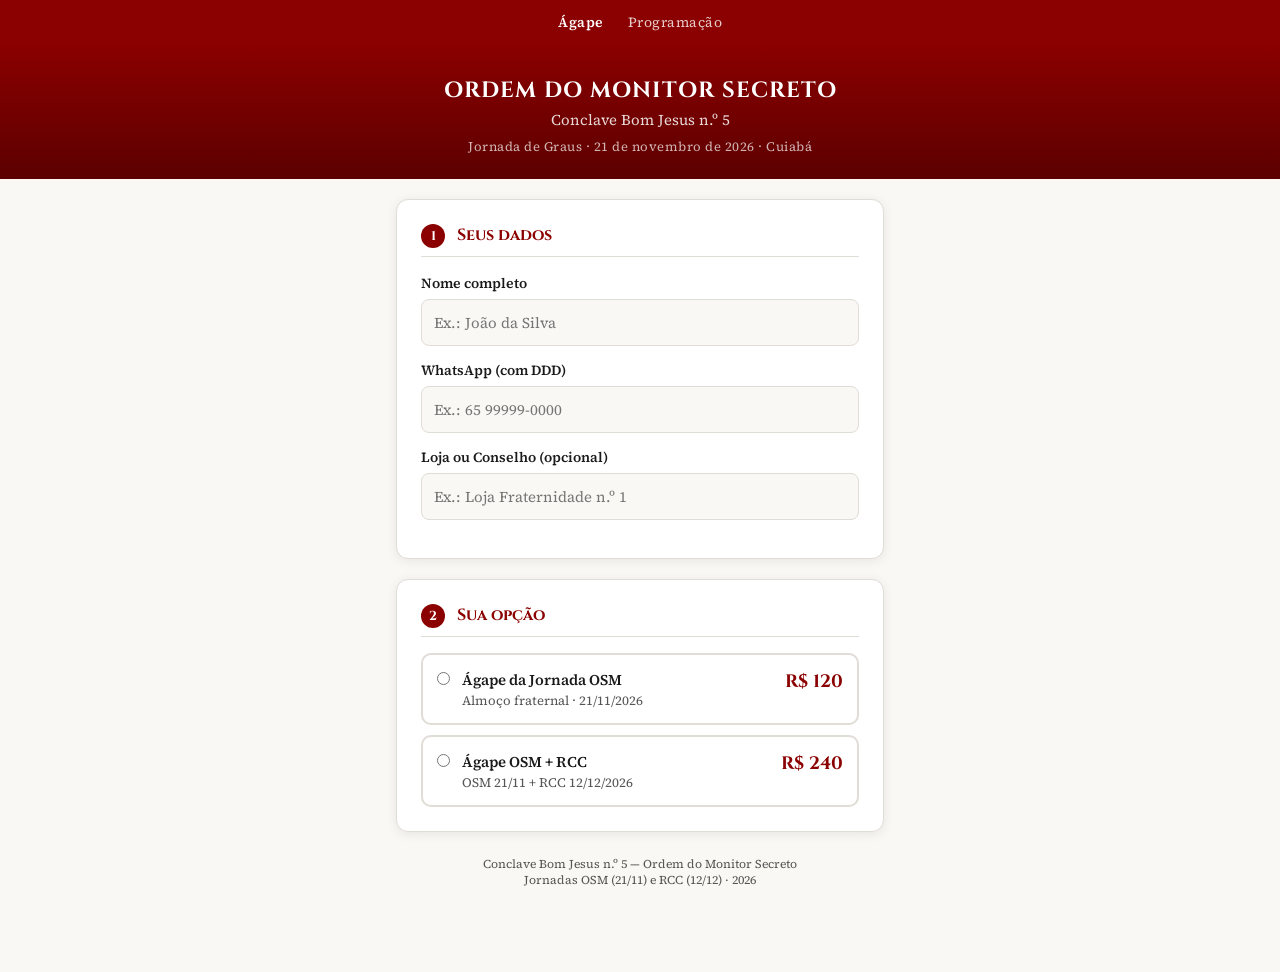
==== index.html @ 4b15242a "Página de cobrança do ágape OSM/RCC 2026 Site de adesão ao ágape das jornadas OSM (21/11) e RCC (12/" ====
<!DOCTYPE html>
<html lang="pt-BR">
<head>
<meta charset="UTF-8">
<meta name="viewport" content="width=device-width, initial-scale=1.0">
<title>Ágape — Jornada OSM · Ordem do Monitor Secreto 2026</title>
<link rel="preconnect" href="https://fonts.googleapis.com">
<link href="https://fonts.googleapis.com/css2?family=Cinzel:wght@500;700&family=Source+Serif+4:ital,wght@0,400;0,600;1,400&display=swap" rel="stylesheet">
<style>
:root {
  --cor-primaria: #8B0000;
  --cor-primaria-escura: #5c0000;
  --cor-fundo: #faf8f5;
  --cor-card: #ffffff;
  --cor-texto: #1a1a1a;
  --cor-texto-sec: #555;
  --cor-borda: #e0dcd6;
  --cor-destaque: #c0392b;
  --cor-sucesso: #27ae60;
  --cor-aviso: #f39c12;
  --sombra: 0 2px 12px rgba(0,0,0,.08);
}
* { box-sizing: border-box; margin: 0; padding: 0; }
body {
  font-family: 'Source Serif 4', Georgia, serif;
  background: var(--cor-fundo); color: var(--cor-texto);
  min-height: 100vh; padding-bottom: 60px;
}
.nav {
  background: var(--cor-primaria); color: #fff;
  display: flex; justify-content: center; gap: 24px;
  padding: 12px 16px; font-size: 14px; letter-spacing: .5px;
}
.nav a { color: #fff; text-decoration: none; opacity: .8; transition: opacity .2s; }
.nav a:hover, .nav a.ativo { opacity: 1; font-weight: 600; }
.masthead {
  text-align: center; padding: 32px 16px 24px;
  background: linear-gradient(180deg, var(--cor-primaria) 0%, var(--cor-primaria-escura) 100%);
  color: #fff;
}
.masthead h1 {
  font-family: 'Cinzel', serif; font-size: 22px; font-weight: 700;
  margin-bottom: 4px; letter-spacing: 1px;
}
.masthead .sub { font-size: 15px; opacity: .85; margin-bottom: 8px; }
.masthead .data { font-size: 13px; opacity: .7; letter-spacing: .5px; }
.container { max-width: 520px; margin: 0 auto; padding: 0 16px; }
.card {
  background: var(--cor-card); border: 1px solid var(--cor-borda);
  border-radius: 12px; padding: 24px; margin-top: 20px;
  box-shadow: var(--sombra);
}
.card h2 {
  font-family: 'Cinzel', serif; font-size: 16px; font-weight: 700;
  color: var(--cor-primaria); margin-bottom: 16px;
  padding-bottom: 8px; border-bottom: 1px solid var(--cor-borda);
}
.step-num {
  display: inline-flex; align-items: center; justify-content: center;
  width: 24px; height: 24px; border-radius: 50%;
  background: var(--cor-primaria); color: #fff;
  font-size: 13px; font-weight: 700; margin-right: 8px;
}
label { display: block; font-size: 14px; font-weight: 600; margin-bottom: 6px; color: var(--cor-texto); }
input[type="text"], input[type="tel"] {
  width: 100%; padding: 12px; border: 1px solid var(--cor-borda);
  border-radius: 8px; font-size: 15px; font-family: inherit;
  background: var(--cor-fundo); transition: border-color .2s;
}
input:focus { outline: none; border-color: var(--cor-primaria); }
.campo { margin-bottom: 14px; }
.opcoes { display: flex; flex-direction: column; gap: 10px; }
.opcao {
  display: flex; align-items: flex-start; gap: 12px;
  padding: 14px; border: 2px solid var(--cor-borda);
  border-radius: 10px; cursor: pointer; transition: all .2s;
}
.opcao:hover { border-color: var(--cor-primaria); }
.opcao.selecionada { border-color: var(--cor-primaria); background: #fdf0f0; }
.opcao input[type="radio"] { margin-top: 3px; accent-color: var(--cor-primaria); }
.opcao-info { flex: 1; }
.opcao-titulo { font-weight: 600; font-size: 15px; }
.opcao-desc { font-size: 13px; color: var(--cor-texto-sec); margin-top: 2px; }
.opcao-valor { font-family: 'Cinzel', serif; font-weight: 700; font-size: 18px; color: var(--cor-primaria); white-space: nowrap; }
.resumo-box {
  background: var(--cor-fundo); border: 1px solid var(--cor-borda);
  border-radius: 8px; padding: 14px; margin-bottom: 14px;
}
.resumo-linha { display: flex; justify-content: space-between; font-size: 14px; margin-bottom: 4px; }
.resumo-total { font-weight: 700; font-size: 16px; border-top: 1px solid var(--cor-borda); padding-top: 8px; margin-top: 8px; }
.aviso-centavos {
  font-size: 12px; color: var(--cor-texto-sec);
  background: #fff8e1; border: 1px solid #ffe082;
  border-radius: 6px; padding: 10px; margin-bottom: 14px;
  line-height: 1.5;
}
.btn {
  display: block; width: 100%; padding: 14px;
  border: none; border-radius: 10px;
  font-size: 16px; font-weight: 700; font-family: inherit;
  cursor: pointer; transition: all .2s; text-align: center;
}
.btn-primario { background: var(--cor-primaria); color: #fff; }
.btn-primario:hover { background: var(--cor-primaria-escura); }
.btn-primario:disabled { background: #ccc; cursor: not-allowed; }
.btn-secundario { background: transparent; color: var(--cor-primaria); border: 2px solid var(--cor-primaria); margin-top: 10px; }
.btn-secundario:hover { background: #fdf0f0; }
.btn-sucesso { background: var(--cor-sucesso); color: #fff; }
.btn-sucesso:hover { background: #219a52; }
.pix-box {
  background: #f0fdf4; border: 2px solid var(--cor-sucesso);
  border-radius: 10px; padding: 18px; text-align: center; margin-bottom: 14px;
}
.pix-label { font-size: 12px; color: var(--cor-texto-sec); text-transform: uppercase; letter-spacing: 1px; margin-bottom: 4px; }
.pix-valor { font-family: 'Cinzel', serif; font-size: 28px; font-weight: 700; color: var(--cor-primaria); }
.pix-chave-box {
  background: var(--cor-fundo); border: 1px solid var(--cor-borda);
  border-radius: 8px; padding: 12px; margin-bottom: 10px;
  display: flex; align-items: center; gap: 8px;
}
.pix-chave-box code {
  flex: 1; font-size: 12px; word-break: break-all;
  font-family: ui-monospace, "SF Mono", Menlo, monospace;
}
.btn-copiar {
  padding: 8px 14px; border: 1px solid var(--cor-borda);
  border-radius: 6px; background: #fff; font-size: 13px;
  cursor: pointer; white-space: nowrap; transition: all .2s;
}
.btn-copiar:hover { background: var(--cor-fundo); }
.btn-copiar.copiado { background: var(--cor-sucesso); color: #fff; border-color: var(--cor-sucesso); }
.info-pix { font-size: 13px; color: var(--cor-texto-sec); line-height: 1.5; }
.info-pix strong { color: var(--cor-texto); }
.oculto { display: none !important; }
.footer {
  text-align: center; padding: 24px 16px;
  font-size: 12px; color: var(--cor-texto-sec);
}
/* Programação */
.prog-item {
  display: flex; gap: 12px; padding: 10px 0;
  border-bottom: 1px solid var(--cor-borda);
}
.prog-item:last-child { border-bottom: none; }
.prog-hora {
  font-family: ui-monospace, monospace; font-size: 13px;
  color: var(--cor-primaria); font-weight: 600;
  min-width: 90px; white-space: nowrap;
}
.prog-desc { font-size: 14px; line-height: 1.4; }
.prog-grau { font-weight: 600; color: var(--cor-primaria); }
.prog-nota { font-size: 12px; color: var(--cor-texto-sec); font-style: italic; }
.badge-pago {
  display: inline-block; background: var(--cor-sucesso); color: #fff;
  font-size: 11px; font-weight: 700; padding: 2px 8px;
  border-radius: 4px; text-transform: uppercase; letter-spacing: .5px;
}
.secao-pagina { }
#secao-agape, #secao-programacao { }
</style>
</head>
<body>

<nav class="nav">
  <a href="#" class="ativo" onclick="mostrarSecao('agape'); return false;">Ágape</a>
  <a href="#" onclick="mostrarSecao('programacao'); return false;">Programação</a>
</nav>

<div class="masthead">
  <h1>ORDEM DO MONITOR SECRETO</h1>
  <div class="sub">Conclave Bom Jesus n.º 5</div>
  <div class="data">Jornada de Graus · 21 de novembro de 2026 · Cuiabá</div>
</div>

<!-- ===== SEÇÃO ÁGAPE ===== -->
<div id="secao-agape" class="container secao-pagina">

  <!-- Passo 1: Dados -->
  <div class="card" id="passo1">
    <h2><span class="step-num">1</span> Seus dados</h2>
    <div class="campo">
      <label for="nome">Nome completo</label>
      <input type="text" id="nome" placeholder="Ex.: João da Silva">
    </div>
    <div class="campo">
      <label for="whatsapp">WhatsApp (com DDD)</label>
      <input type="tel" id="whatsapp" placeholder="Ex.: 65 99999-0000">
    </div>
    <div class="campo">
      <label for="loja">Loja ou Conselho (opcional)</label>
      <input type="text" id="loja" placeholder="Ex.: Loja Fraternidade n.º 1">
    </div>
  </div>

  <!-- Passo 2: Opção -->
  <div class="card" id="passo2">
    <h2><span class="step-num">2</span> Sua opção</h2>
    <div class="opcoes">
      <div class="opcao" onclick="selecionar(this, 120)">
        <input type="radio" name="opcao" value="120">
        <div class="opcao-info">
          <div class="opcao-titulo">Ágape da Jornada OSM</div>
          <div class="opcao-desc">Almoço fraternal · 21/11/2026</div>
        </div>
        <div class="opcao-valor">R$ 120</div>
      </div>
      <div class="opcao" onclick="selecionar(this, 240)">
        <input type="radio" name="opcao" value="240">
        <div class="opcao-info">
          <div class="opcao-titulo">Ágape OSM + RCC</div>
          <div class="opcao-desc">OSM 21/11 + RCC 12/12/2026</div>
        </div>
        <div class="opcao-valor">R$ 240</div>
      </div>
    </div>
  </div>

  <!-- Passo 3: Resumo e PIX -->
  <div class="card oculto" id="passo3">
    <h2><span class="step-num">3</span> Resumo</h2>

    <div class="aviso-centavos">
      Para facilitar a identificação do seu pagamento no extrato do Tesoureiro, alguns centavos (no máximo R$&nbsp;0,99) são adicionados ao valor. O total exato aparece abaixo.
    </div>

    <div class="resumo-box">
      <div class="resumo-linha">
        <span id="resumo-opcao">—</span>
        <span id="resumo-base">R$ 0,00</span>
      </div>
      <div class="resumo-linha">
        <span>Identificação</span>
        <span id="resumo-centavos">+ R$ 0,00</span>
      </div>
      <div class="resumo-linha resumo-total">
        <span>Total</span>
        <span id="resumo-total">R$ 0,00</span>
      </div>
    </div>

    <button class="btn btn-primario" id="btn-gerar" onclick="gerarPix()">Gerar Pix</button>
    <button class="btn btn-secundario" onclick="jaFizPix()">Já fiz o Pix</button>
  </div>

  <!-- Passo 4: Pagamento -->
  <div class="card oculto" id="passo4">
    <h2>Pagamento via Pix</h2>

    <div class="pix-box">
      <div class="pix-label">Valor a pagar</div>
      <div class="pix-valor" id="pix-valor">R$ 0,00</div>
    </div>

    <div style="margin-bottom: 14px;">
      <div class="pix-label" style="margin-bottom: 6px;">Chave Pix (aleatória) — copie e cole no app do banco</div>
      <div class="pix-chave-box">
        <code id="pix-chave">f5f765c7-b4d4-45db-893b-1e6382298539</code>
        <button class="btn-copiar" onclick="copiar(this, 'pix-chave')">Copiar</button>
      </div>
    </div>

    <div class="info-pix" style="margin-bottom: 16px;">
      <strong>Favorecido:</strong> Luciano de Oliveira Nunes<br>
      <strong>Banco:</strong> Nubank<br>
      <strong>Código do pedido:</strong> <span id="pix-codigo">—</span>
    </div>

    <button class="btn btn-sucesso" onclick="confirmarPagamento()">Já fiz o Pix</button>
    <button class="btn btn-secundario" onclick="alterarPedido()">Alterar o pedido</button>
  </div>

  <!-- Passo 5: Confirmação -->
  <div class="card oculto" id="passo5">
    <div style="text-align: center; padding: 16px 0;">
      <div style="font-size: 48px; margin-bottom: 8px;">&#10003;</div>
      <h2 style="border: none; padding: 0; text-align: center;">Pagamento informado!</h2>
      <p style="font-size: 14px; color: var(--cor-texto-sec); margin-top: 8px; line-height: 1.5;">
        Seu pedido será confirmado assim que o Pix aparecer no extrato.<br>
        Envie o comprovante no grupo para agilizar a conferência.
      </p>
      <div style="margin-top: 16px;">
        <span class="badge-pago">Pedido registrado</span>
      </div>
    </div>
  </div>

</div>

<!-- ===== SEÇÃO PROGRAMAÇÃO ===== -->
<div id="secao-programacao" class="container secao-pagina oculto">
  <div class="card">
    <h2>Programação — OSM · 21/11/2026</h2>
    <p style="font-size: 13px; color: var(--cor-texto-sec); margin-bottom: 14px;">
      Presidente: Hugo Rodrigues Pfannemuller · 30 candidatos
    </p>

    <div class="prog-item">
      <div class="prog-hora">05h50</div>
      <div class="prog-desc">Chegada da Equipe Ritualística<br><span class="prog-nota">Preparação do templo e organização dos materiais</span></div>
    </div>
    <div class="prog-item">
      <div class="prog-hora">06h30</div>
      <div class="prog-desc">Café da Manhã e Credenciamento<br><span class="prog-nota">Recepção e organização dos 30 candidatos</span></div>
    </div>
    <div class="prog-item">
      <div class="prog-hora">07h05</div>
      <div class="prog-desc">Abertura do Conclave</div>
    </div>
    <div class="prog-item">
      <div class="prog-hora">07h20 – 08h30</div>
      <div class="prog-desc"><span class="prog-grau">1.º Grau</span><br>Indução ao Monitor Secreto</div>
    </div>
    <div class="prog-item">
      <div class="prog-hora">08h30 – 08h45</div>
      <div class="prog-desc prog-nota">Reconfiguração do Templo</div>
    </div>
    <div class="prog-item">
      <div class="prog-hora">08h45 – 10h05</div>
      <div class="prog-desc"><span class="prog-grau">2.º Grau</span><br>Admissão como Príncipe da Ordem<br><span class="prog-nota">Monitores Secretos ➜ Príncipes</span></div>
    </div>
    <div class="prog-item">
      <div class="prog-hora">10h05 – 10h20</div>
      <div class="prog-desc prog-nota">Reconfiguração do Templo — preparação para a Instalação</div>
    </div>
    <div class="prog-item">
      <div class="prog-hora">10h20 – 12h20</div>
      <div class="prog-desc"><span class="prog-grau">3.º Grau</span><br>Instalação do Supremo Governante<br><span class="prog-nota">Príncipes ➜ Supremos Governantes Instalados</span></div>
    </div>
    <div class="prog-item">
      <div class="prog-hora">12h20 – 12h30</div>
      <div class="prog-desc">Encerramento dos Trabalhos</div>
    </div>
    <div class="prog-item">
      <div class="prog-hora">12h30</div>
      <div class="prog-desc"><strong>Almoço Fraternal</strong><br><span class="prog-nota">Celebração e confraternização entre os Irmãos</span></div>
    </div>
  </div>

  <div class="card" style="margin-top: 16px;">
    <h2>Programação — RCC · 12/12/2026</h2>
    <p style="font-size: 13px; color: var(--cor-texto-sec); margin-bottom: 14px;">
      Presidente: Rogério Toledo Filho · 30 candidatos
    </p>

    <div class="prog-item">
      <div class="prog-hora">07h00 – 07h45</div>
      <div class="prog-desc">Recepção, credenciamento e café da manhã</div>
    </div>
    <div class="prog-item">
      <div class="prog-hora">08h00 – 09h45</div>
      <div class="prog-desc"><span class="prog-grau">Ritual n.º 1</span><br>Instalação de Cavaleiro da Cruz Vermelha de Constantino</div>
    </div>
    <div class="prog-item">
      <div class="prog-hora">10h00 – 11h20</div>
      <div class="prog-desc"><span class="prog-grau">Ritual n.º 2</span><br>Ordem do Santo Sepulcro</div>
    </div>
    <div class="prog-item">
      <div class="prog-hora">11h30 – 12h00</div>
      <div class="prog-desc"><span class="prog-grau">Ritual n.º 2 (cont.)</span><br>Ordem de São João Evangelista — Terceiro Ponto</div>
    </div>
    <div class="prog-item">
      <div class="prog-hora">12h15 – 13h45</div>
      <div class="prog-desc"><strong>Almoço fraternal</strong></div>
    </div>
    <div class="prog-item">
      <div class="prog-hora">14h00 – 15h25</div>
      <div class="prog-desc"><span class="prog-grau">Ritual n.º 3</span><br>Colégio de Sacerdotes-Maçons — Consagração e Instalação dos Vice-Reis</div>
    </div>
    <div class="prog-item">
      <div class="prog-hora">15h40 – 16h50</div>
      <div class="prog-desc"><span class="prog-grau">Ritual n.º 4</span><br>Senado de Príncipes-Maçons — Entronização dos Soberanos</div>
    </div>
    <div class="prog-item">
      <div class="prog-hora">17h10 – 17h40</div>
      <div class="prog-desc">Retorno ao Conclave — Proclamações e Encerramento solene</div>
    </div>
    <div class="prog-item">
      <div class="prog-hora">17h40 – 18h15</div>
      <div class="prog-desc">Fotografias oficiais e entrega de certificados</div>
    </div>
    <div class="prog-item">
      <div class="prog-hora">18h30 – 20h30</div>
      <div class="prog-desc"><strong>Jantar de encerramento e confraternização</strong></div>
    </div>
  </div>
</div>

<div class="footer">
  Conclave Bom Jesus n.º 5 — Ordem do Monitor Secreto<br>
  Jornadas OSM (21/11) e RCC (12/12) · 2026
</div>

<script>
var PIX_CHAVE = 'f5f765c7-b4d4-45db-893b-1e6382298539';
var PIX_FAVORECIDO = 'Luciano de Oliveira Nunes';
var PIX_BANCO = 'Nubank';

var valorBase = 0;
var centavos = 0;
var codigoPedido = '';

// Sandro já pagou os 3 eventos
var jaPagos = [
  { nome: 'Sandro Gonçalves Delgado', opcao: 'OSM + RCC', valor: 360 }
];

function mostrarSecao(secao) {
  document.getElementById('secao-agape').classList.toggle('oculto', secao !== 'agape');
  document.getElementById('secao-programacao').classList.toggle('oculto', secao !== 'programacao');
  document.querySelectorAll('.nav a').forEach(function(a) { a.classList.remove('ativo'); });
  event.target.classList.add('ativo');
  window.scrollTo(0, 0);
}

function selecionar(el, valor) {
  document.querySelectorAll('.opcao').forEach(function(o) { o.classList.remove('selecionada'); });
  el.classList.add('selecionada');
  el.querySelector('input[type="radio"]').checked = true;
  valorBase = valor;
  atualizarResumo();
  document.getElementById('passo3').classList.remove('oculto');
}

function hashNome(nome) {
  var h = 0;
  for (var i = 0; i < nome.length; i++) {
    h = ((h << 5) - h) + nome.charCodeAt(i);
    h = h & h;
  }
  return Math.abs(h);
}

function gerarCentavos() {
  var nome = document.getElementById('nome').value.trim();
  if (!nome) {
    centavos = (Math.floor(Math.random() * 99) + 1) / 100;
  } else {
    var h = hashNome(nome);
    centavos = ((h % 99) + 1) / 100;
  }
  return centavos;
}

function formatarValor(v) {
  return 'R$ ' + v.toFixed(2).replace('.', ',');
}

function atualizarResumo() {
  gerarCentavos();
  var total = valorBase + centavos;
  var opcaoTexto = valorBase === 120 ? 'Ágape OSM (21/11)' : 'Ágape OSM + RCC (21/11 + 12/12)';
  document.getElementById('resumo-opcao').textContent = opcaoTexto;
  document.getElementById('resumo-base').textContent = formatarValor(valorBase);
  document.getElementById('resumo-centavos').textContent = '+ ' + formatarValor(centavos);
  document.getElementById('resumo-total').textContent = formatarValor(total);
}

function gerarPix() {
  var nome = document.getElementById('nome').value.trim();
  if (!nome) { alert('Preencha seu nome completo.'); return; }

  var total = valorBase + centavos;
  codigoPedido = 'OSM' + Date.now().toString(36).toUpperCase().slice(-6);

  document.getElementById('pix-valor').textContent = formatarValor(total);
  document.getElementById('pix-codigo').textContent = codigoPedido;

  document.getElementById('passo3').classList.add('oculto');
  document.getElementById('passo4').classList.remove('oculto');
  document.getElementById('passo4').scrollIntoView({ behavior: 'smooth' });

  salvarPedido(nome, total);
}

function jaFizPix() {
  var nome = document.getElementById('nome').value.trim();
  if (!nome) { alert('Preencha seu nome completo.'); return; }
  codigoPedido = 'OSM-JAPAGO';
  salvarPedido(nome, valorBase + centavos);
  document.getElementById('passo3').classList.add('oculto');
  document.getElementById('passo5').classList.remove('oculto');
  document.getElementById('passo5').scrollIntoView({ behavior: 'smooth' });
}

function confirmarPagamento() {
  document.getElementById('passo4').classList.add('oculto');
  document.getElementById('passo5').classList.remove('oculto');
  document.getElementById('passo5').scrollIntoView({ behavior: 'smooth' });
}

function alterarPedido() {
  document.getElementById('passo4').classList.add('oculto');
  document.getElementById('passo3').classList.remove('oculto');
  document.getElementById('passo2').scrollIntoView({ behavior: 'smooth' });
}

function copiar(btn, id) {
  var texto = document.getElementById(id).textContent;
  navigator.clipboard.writeText(texto).then(function() {
    btn.textContent = 'Copiado!';
    btn.classList.add('copiado');
    setTimeout(function() {
      btn.textContent = 'Copiar';
      btn.classList.remove('copiado');
    }, 2000);
  });
}

function salvarPedido(nome, total) {
  try {
    var pedidos = JSON.parse(localStorage.getItem('osm_pedidos') || '[]');
    pedidos.push({
      nome: nome,
      whatsapp: document.getElementById('whatsapp').value.trim(),
      loja: document.getElementById('loja').value.trim(),
      opcao: valorBase === 120 ? 'OSM' : 'OSM+RCC',
      valor: total,
      codigo: codigoPedido,
      data: new Date().toISOString()
    });
    localStorage.setItem('osm_pedidos', JSON.stringify(pedidos));
  } catch(e) {}
}
</script>
</body>
</html>
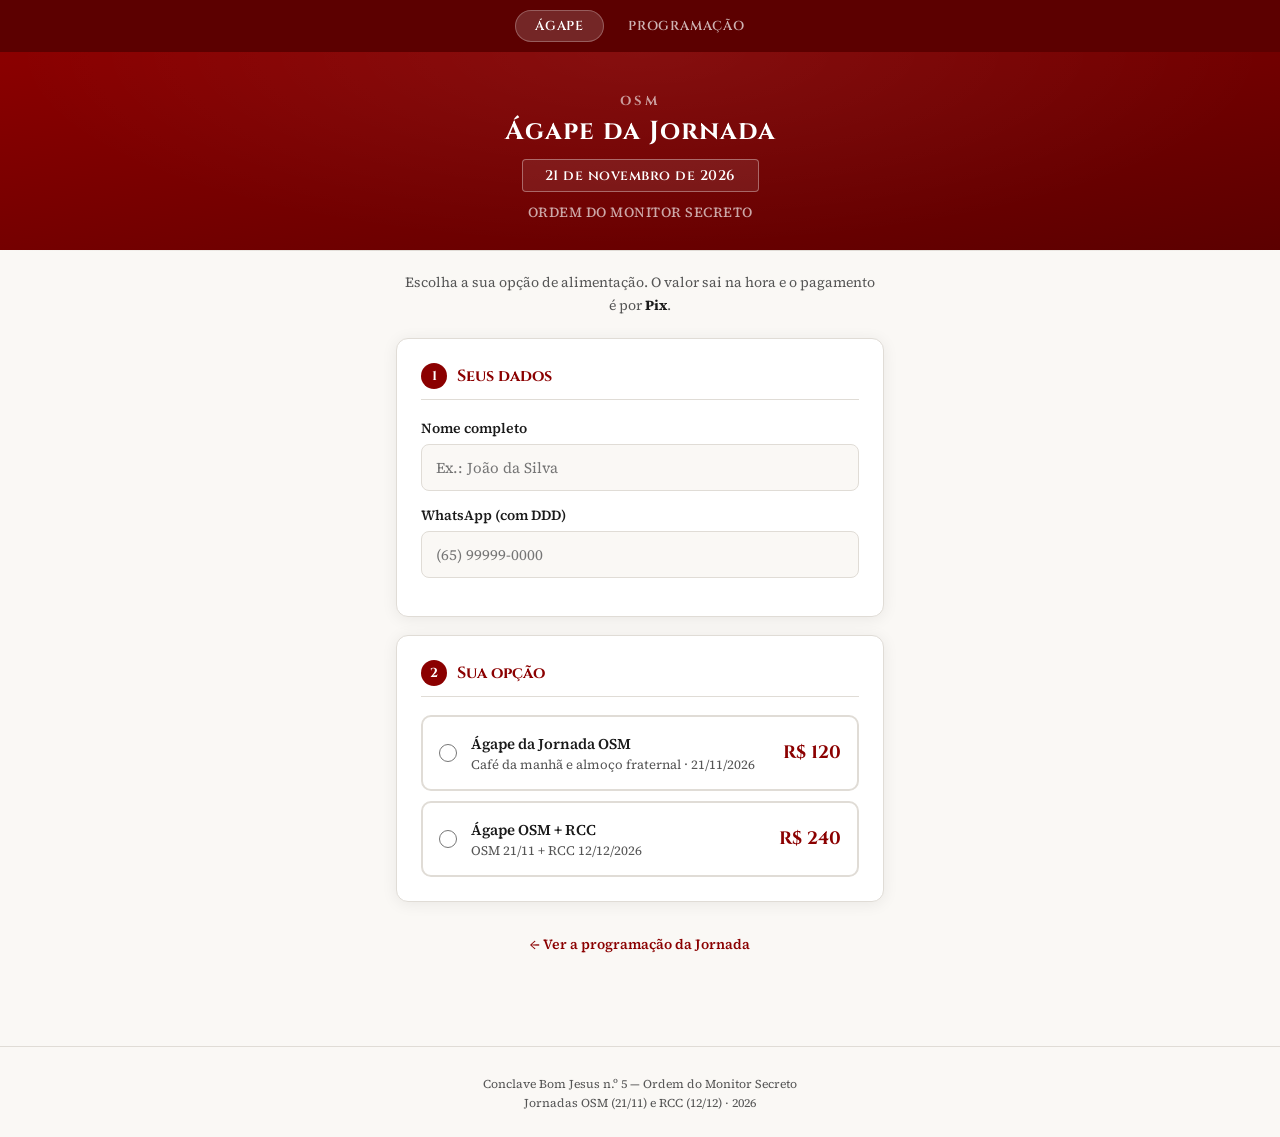
==== commit 7de56270: "Corrige layout e conteúdo da página de cobrança OSM - Remove Cuiabá do cabeçalho - Remove campo Loja" ====
--- a/index.html
+++ b/index.html
@@ -2,86 +2,166 @@
 <html lang="pt-BR">
 <head>
 <meta charset="UTF-8">
-<meta name="viewport" content="width=device-width, initial-scale=1.0">
+<meta name="viewport" content="width=device-width, initial-scale=1, viewport-fit=cover">
 <title>Ágape — Jornada OSM · Ordem do Monitor Secreto 2026</title>
+<meta name="description" content="Alimentação da Jornada da Ordem do Monitor Secreto (OSM), 21 de novembro de 2026, ou dos dois eventos OSM e RCC. Pagamento por Pix.">
+<meta name="theme-color" content="#5c0000">
 <link rel="preconnect" href="https://fonts.googleapis.com">
-<link href="https://fonts.googleapis.com/css2?family=Cinzel:wght@500;700&family=Source+Serif+4:ital,wght@0,400;0,600;1,400&display=swap" rel="stylesheet">
+<link rel="preconnect" href="https://fonts.gstatic.com" crossorigin>
+<link href="https://fonts.googleapis.com/css2?family=Cinzel:wght@500;600;700&family=Source+Serif+4:ital,opsz,wght@0,8..60,400;0,8..60,500;0,8..60,600;1,8..60,500&display=swap" rel="stylesheet">
 <style>
 :root {
   --cor-primaria: #8B0000;
   --cor-primaria-escura: #5c0000;
+  --cor-primaria-clara: #b22222;
   --cor-fundo: #faf8f5;
+  --cor-fundo-quente: #f5f0ea;
   --cor-card: #ffffff;
   --cor-texto: #1a1a1a;
   --cor-texto-sec: #555;
   --cor-borda: #e0dcd6;
   --cor-destaque: #c0392b;
   --cor-sucesso: #27ae60;
-  --cor-aviso: #f39c12;
-  --sombra: 0 2px 12px rgba(0,0,0,.08);
+  --cor-ouro: #b8860b;
+  --sombra: 0 2px 16px rgba(0,0,0,.07);
+  --sombra-elev: 0 4px 24px rgba(0,0,0,.10);
+  --radius: 12px;
 }
 * { box-sizing: border-box; margin: 0; padding: 0; }
 body {
   font-family: 'Source Serif 4', Georgia, serif;
   background: var(--cor-fundo); color: var(--cor-texto);
-  min-height: 100vh; padding-bottom: 60px;
-}
-.nav {
-  background: var(--cor-primaria); color: #fff;
-  display: flex; justify-content: center; gap: 24px;
-  padding: 12px 16px; font-size: 14px; letter-spacing: .5px;
-}
-.nav a { color: #fff; text-decoration: none; opacity: .8; transition: opacity .2s; }
-.nav a:hover, .nav a.ativo { opacity: 1; font-weight: 600; }
+  min-height: 100vh;
+}
+
+/* ===== NAV ===== */
+.site-nav {
+  display: flex; justify-content: center; gap: 4px;
+  padding: 10px 16px; background: var(--cor-primaria-escura);
+}
+.site-nav a {
+  color: #fff; text-decoration: none;
+  font-family: 'Cinzel', serif; font-size: 13px; font-weight: 600;
+  letter-spacing: .8px; text-transform: uppercase;
+  padding: 7px 20px; border-radius: 20px;
+  opacity: .7; transition: all .25s;
+}
+.site-nav a:hover { opacity: 1; }
+.site-nav a.ativo {
+  opacity: 1; background: rgba(255,255,255,.15);
+  box-shadow: inset 0 0 0 1px rgba(255,255,255,.25);
+}
+
+/* ===== MASTHEAD ===== */
 .masthead {
-  text-align: center; padding: 32px 16px 24px;
-  background: linear-gradient(180deg, var(--cor-primaria) 0%, var(--cor-primaria-escura) 100%);
+  text-align: center;
+  padding: 36px 16px 28px;
+  background: linear-gradient(170deg, var(--cor-primaria) 0%, var(--cor-primaria-escura) 100%);
   color: #fff;
+  position: relative; overflow: hidden;
+}
+.masthead::before {
+  content: ''; position: absolute; inset: 0;
+  background: radial-gradient(ellipse at 50% 0%, rgba(255,255,255,.06) 0%, transparent 70%);
+  pointer-events: none;
+}
+.masthead-sigla {
+  display: inline-block;
+  font-family: 'Cinzel', serif; font-size: 13px; font-weight: 700;
+  letter-spacing: 3px; text-transform: uppercase;
+  color: rgba(255,255,255,.6);
+  margin-bottom: 6px;
 }
 .masthead h1 {
-  font-family: 'Cinzel', serif; font-size: 22px; font-weight: 700;
-  margin-bottom: 4px; letter-spacing: 1px;
-}
-.masthead .sub { font-size: 15px; opacity: .85; margin-bottom: 8px; }
-.masthead .data { font-size: 13px; opacity: .7; letter-spacing: .5px; }
-.container { max-width: 520px; margin: 0 auto; padding: 0 16px; }
+  font-family: 'Cinzel', serif; font-size: 26px; font-weight: 700;
+  letter-spacing: 1px; line-height: 1.2;
+  margin-bottom: 12px;
+}
+.masthead h1 .accent { font-weight: 700; }
+.date-plaque {
+  display: inline-block;
+  font-family: 'Cinzel', serif; font-size: 14px; font-weight: 600;
+  letter-spacing: .5px;
+  padding: 6px 22px;
+  border: 1.5px solid rgba(255,255,255,.35);
+  border-radius: 4px;
+  background: rgba(255,255,255,.08);
+  margin-bottom: 10px;
+}
+.masthead-sub {
+  font-size: 14px; font-weight: 500;
+  opacity: .65; letter-spacing: .5px;
+  text-transform: uppercase;
+}
+
+.hairline {
+  border: none; height: 1px;
+  background: linear-gradient(90deg, transparent 0%, var(--cor-borda) 30%, var(--cor-borda) 70%, transparent 100%);
+  margin: 0;
+}
+
+/* ===== CONTAINER ===== */
+.container { max-width: 520px; margin: 0 auto; padding: 0 16px 80px; }
+
+/* ===== LEAD ===== */
+.rf-lead {
+  text-align: center; font-size: 14px; color: var(--cor-texto-sec);
+  padding: 20px 8px 4px; line-height: 1.6;
+}
+.rf-lead strong { color: var(--cor-texto); }
+
+/* ===== CARD ===== */
 .card {
   background: var(--cor-card); border: 1px solid var(--cor-borda);
-  border-radius: 12px; padding: 24px; margin-top: 20px;
-  box-shadow: var(--sombra);
-}
-.card h2 {
-  font-family: 'Cinzel', serif; font-size: 16px; font-weight: 700;
-  color: var(--cor-primaria); margin-bottom: 16px;
-  padding-bottom: 8px; border-bottom: 1px solid var(--cor-borda);
+  border-radius: var(--radius); padding: 24px;
+  margin-top: 18px; box-shadow: var(--sombra);
+}
+
+/* ===== STEP ===== */
+.step-head {
+  display: flex; align-items: center; gap: 10px;
+  margin-bottom: 18px;
+  padding-bottom: 10px; border-bottom: 1px solid var(--cor-borda);
 }
 .step-num {
   display: inline-flex; align-items: center; justify-content: center;
-  width: 24px; height: 24px; border-radius: 50%;
+  width: 26px; height: 26px; border-radius: 50%;
   background: var(--cor-primaria); color: #fff;
-  font-size: 13px; font-weight: 700; margin-right: 8px;
-}
-label { display: block; font-size: 14px; font-weight: 600; margin-bottom: 6px; color: var(--cor-texto); }
+  font-family: 'Cinzel', serif; font-size: 13px; font-weight: 700;
+  flex-shrink: 0;
+}
+.step-head h2 {
+  font-family: 'Cinzel', serif; font-size: 16px; font-weight: 700;
+  color: var(--cor-primaria); margin: 0; padding: 0; border: none;
+}
+
+/* ===== FIELDS ===== */
+.campo { margin-bottom: 14px; }
+label.field-label { display: block; font-size: 14px; font-weight: 600; margin-bottom: 6px; color: var(--cor-texto); }
 input[type="text"], input[type="tel"] {
-  width: 100%; padding: 12px; border: 1px solid var(--cor-borda);
+  width: 100%; padding: 12px 14px; border: 1px solid var(--cor-borda);
   border-radius: 8px; font-size: 15px; font-family: inherit;
   background: var(--cor-fundo); transition: border-color .2s;
 }
-input:focus { outline: none; border-color: var(--cor-primaria); }
-.campo { margin-bottom: 14px; }
+input:focus { outline: none; border-color: var(--cor-primaria); box-shadow: 0 0 0 3px rgba(139,0,0,.08); }
+
+/* ===== OPTIONS ===== */
 .opcoes { display: flex; flex-direction: column; gap: 10px; }
 .opcao {
-  display: flex; align-items: flex-start; gap: 12px;
-  padding: 14px; border: 2px solid var(--cor-borda);
+  display: flex; align-items: center; gap: 14px;
+  padding: 16px; border: 2px solid var(--cor-borda);
   border-radius: 10px; cursor: pointer; transition: all .2s;
-}
-.opcao:hover { border-color: var(--cor-primaria); }
+  background: var(--cor-card);
+}
+.opcao:hover { border-color: var(--cor-primaria); box-shadow: 0 2px 8px rgba(139,0,0,.06); }
 .opcao.selecionada { border-color: var(--cor-primaria); background: #fdf0f0; }
-.opcao input[type="radio"] { margin-top: 3px; accent-color: var(--cor-primaria); }
-.opcao-info { flex: 1; }
+.opcao input[type="radio"] { margin: 0; accent-color: var(--cor-primaria); width: 18px; height: 18px; flex-shrink: 0; }
+.opcao-info { flex: 1; min-width: 0; }
 .opcao-titulo { font-weight: 600; font-size: 15px; }
 .opcao-desc { font-size: 13px; color: var(--cor-texto-sec); margin-top: 2px; }
-.opcao-valor { font-family: 'Cinzel', serif; font-weight: 700; font-size: 18px; color: var(--cor-primaria); white-space: nowrap; }
+.opcao-valor { font-family: 'Cinzel', serif; font-weight: 700; font-size: 18px; color: var(--cor-primaria); white-space: nowrap; flex-shrink: 0; }
+
+/* ===== RESUMO ===== */
 .resumo-box {
   background: var(--cor-fundo); border: 1px solid var(--cor-borda);
   border-radius: 8px; padding: 14px; margin-bottom: 14px;
@@ -91,9 +171,11 @@
 .aviso-centavos {
   font-size: 12px; color: var(--cor-texto-sec);
   background: #fff8e1; border: 1px solid #ffe082;
-  border-radius: 6px; padding: 10px; margin-bottom: 14px;
+  border-radius: 8px; padding: 10px 12px; margin-bottom: 14px;
   line-height: 1.5;
 }
+
+/* ===== BUTTONS ===== */
 .btn {
   display: block; width: 100%; padding: 14px;
   border: none; border-radius: 10px;
@@ -107,15 +189,17 @@
 .btn-secundario:hover { background: #fdf0f0; }
 .btn-sucesso { background: var(--cor-sucesso); color: #fff; }
 .btn-sucesso:hover { background: #219a52; }
+
+/* ===== PIX ===== */
 .pix-box {
   background: #f0fdf4; border: 2px solid var(--cor-sucesso);
-  border-radius: 10px; padding: 18px; text-align: center; margin-bottom: 14px;
+  border-radius: 10px; padding: 20px; text-align: center; margin-bottom: 16px;
 }
 .pix-label { font-size: 12px; color: var(--cor-texto-sec); text-transform: uppercase; letter-spacing: 1px; margin-bottom: 4px; }
-.pix-valor { font-family: 'Cinzel', serif; font-size: 28px; font-weight: 700; color: var(--cor-primaria); }
+.pix-valor { font-family: 'Cinzel', serif; font-size: 30px; font-weight: 700; color: var(--cor-primaria); }
 .pix-chave-box {
   background: var(--cor-fundo); border: 1px solid var(--cor-borda);
-  border-radius: 8px; padding: 12px; margin-bottom: 10px;
+  border-radius: 8px; padding: 12px; margin-bottom: 12px;
   display: flex; align-items: center; gap: 8px;
 }
 .pix-chave-box code {
@@ -129,78 +213,111 @@
 }
 .btn-copiar:hover { background: var(--cor-fundo); }
 .btn-copiar.copiado { background: var(--cor-sucesso); color: #fff; border-color: var(--cor-sucesso); }
-.info-pix { font-size: 13px; color: var(--cor-texto-sec); line-height: 1.5; }
+.info-pix { font-size: 13px; color: var(--cor-texto-sec); line-height: 1.6; }
 .info-pix strong { color: var(--cor-texto); }
 .oculto { display: none !important; }
-.footer {
-  text-align: center; padding: 24px 16px;
-  font-size: 12px; color: var(--cor-texto-sec);
-}
-/* Programação */
+
+/* ===== DONE ===== */
+.done-mark { font-size: 52px; color: var(--cor-sucesso); margin-bottom: 4px; }
+.badge-pago {
+  display: inline-block; background: var(--cor-sucesso); color: #fff;
+  font-size: 11px; font-weight: 700; padding: 3px 10px;
+  border-radius: 4px; text-transform: uppercase; letter-spacing: .5px;
+}
+
+/* ===== PROGRAMAÇÃO ===== */
+.prog-card { margin-top: 18px; }
+.prog-header {
+  font-family: 'Cinzel', serif; font-size: 16px; font-weight: 700;
+  color: var(--cor-primaria);
+  padding-bottom: 10px; border-bottom: 1px solid var(--cor-borda);
+  margin-bottom: 4px;
+}
+.prog-sub {
+  font-size: 13px; color: var(--cor-texto-sec); margin-bottom: 16px; padding-top: 8px;
+}
 .prog-item {
-  display: flex; gap: 12px; padding: 10px 0;
-  border-bottom: 1px solid var(--cor-borda);
+  display: flex; gap: 14px; padding: 11px 0;
+  border-bottom: 1px solid #f0ece6;
 }
 .prog-item:last-child { border-bottom: none; }
 .prog-hora {
   font-family: ui-monospace, monospace; font-size: 13px;
   color: var(--cor-primaria); font-weight: 600;
-  min-width: 90px; white-space: nowrap;
-}
-.prog-desc { font-size: 14px; line-height: 1.4; }
+  min-width: 95px; white-space: nowrap;
+}
+.prog-desc { font-size: 14px; line-height: 1.45; }
 .prog-grau { font-weight: 600; color: var(--cor-primaria); }
 .prog-nota { font-size: 12px; color: var(--cor-texto-sec); font-style: italic; }
-.badge-pago {
-  display: inline-block; background: var(--cor-sucesso); color: #fff;
-  font-size: 11px; font-weight: 700; padding: 2px 8px;
-  border-radius: 4px; text-transform: uppercase; letter-spacing: .5px;
-}
-.secao-pagina { }
-#secao-agape, #secao-programacao { }
+.prog-break {
+  padding: 14px 0; text-align: center;
+  font-size: 13px; color: var(--cor-texto-sec);
+  border-bottom: 1px solid #f0ece6;
+}
+
+/* ===== LINK BACK ===== */
+.link-back {
+  display: block; text-align: center;
+  margin-top: 20px; padding: 12px;
+  font-size: 14px; color: var(--cor-primaria);
+  text-decoration: none; font-weight: 600;
+}
+.link-back:hover { text-decoration: underline; }
+
+/* ===== FOOTER ===== */
+.footer {
+  text-align: center; padding: 28px 16px 24px;
+  font-size: 12px; color: var(--cor-texto-sec);
+  border-top: 1px solid var(--cor-borda);
+  line-height: 1.6;
+}
 </style>
 </head>
 <body>
 
-<nav class="nav">
+<nav class="site-nav">
   <a href="#" class="ativo" onclick="mostrarSecao('agape'); return false;">Ágape</a>
   <a href="#" onclick="mostrarSecao('programacao'); return false;">Programação</a>
 </nav>
 
-<div class="masthead">
-  <h1>ORDEM DO MONITOR SECRETO</h1>
-  <div class="sub">Conclave Bom Jesus n.º 5</div>
-  <div class="data">Jornada de Graus · 21 de novembro de 2026 · Cuiabá</div>
-</div>
+<header class="masthead">
+  <div class="masthead-sigla">OSM</div>
+  <h1>Ágape da <span class="accent">Jornada</span></h1>
+  <div class="date-plaque">21 de novembro de 2026</div>
+  <p class="masthead-sub">Ordem do Monitor Secreto</p>
+</header>
+
+<hr class="hairline" aria-hidden="true">
 
 <!-- ===== SEÇÃO ÁGAPE ===== -->
 <div id="secao-agape" class="container secao-pagina">
 
+  <p class="rf-lead">
+    Escolha a sua opção de alimentação. O valor sai na hora e o pagamento é por <strong>Pix</strong>.
+  </p>
+
   <!-- Passo 1: Dados -->
   <div class="card" id="passo1">
-    <h2><span class="step-num">1</span> Seus dados</h2>
+    <div class="step-head"><span class="step-num">1</span><h2>Seus dados</h2></div>
     <div class="campo">
-      <label for="nome">Nome completo</label>
-      <input type="text" id="nome" placeholder="Ex.: João da Silva">
+      <label class="field-label" for="nome">Nome completo</label>
+      <input type="text" id="nome" autocomplete="name" placeholder="Ex.: João da Silva">
     </div>
     <div class="campo">
-      <label for="whatsapp">WhatsApp (com DDD)</label>
-      <input type="tel" id="whatsapp" placeholder="Ex.: 65 99999-0000">
-    </div>
-    <div class="campo">
-      <label for="loja">Loja ou Conselho (opcional)</label>
-      <input type="text" id="loja" placeholder="Ex.: Loja Fraternidade n.º 1">
+      <label class="field-label" for="whatsapp">WhatsApp (com DDD)</label>
+      <input type="tel" id="whatsapp" autocomplete="tel" inputmode="tel" placeholder="(65) 99999-0000">
     </div>
   </div>
 
   <!-- Passo 2: Opção -->
   <div class="card" id="passo2">
-    <h2><span class="step-num">2</span> Sua opção</h2>
+    <div class="step-head"><span class="step-num">2</span><h2>Sua opção</h2></div>
     <div class="opcoes">
       <div class="opcao" onclick="selecionar(this, 120)">
         <input type="radio" name="opcao" value="120">
         <div class="opcao-info">
           <div class="opcao-titulo">Ágape da Jornada OSM</div>
-          <div class="opcao-desc">Almoço fraternal · 21/11/2026</div>
+          <div class="opcao-desc">Café da manhã e almoço fraternal · 21/11/2026</div>
         </div>
         <div class="opcao-valor">R$ 120</div>
       </div>
@@ -217,10 +334,10 @@
 
   <!-- Passo 3: Resumo e PIX -->
   <div class="card oculto" id="passo3">
-    <h2><span class="step-num">3</span> Resumo</h2>
+    <div class="step-head"><span class="step-num">3</span><h2>Resumo</h2></div>
 
     <div class="aviso-centavos">
-      Para facilitar a identificação do seu pagamento no extrato do Tesoureiro, alguns centavos (no máximo R$&nbsp;0,99) são adicionados ao valor. O total exato aparece abaixo.
+      Ao gerar o Pix, somamos alguns centavos (no máximo R$&nbsp;0,99) só para reconhecer o seu pagamento no extrato.
     </div>
 
     <div class="resumo-box">
@@ -244,7 +361,7 @@
 
   <!-- Passo 4: Pagamento -->
   <div class="card oculto" id="passo4">
-    <h2>Pagamento via Pix</h2>
+    <div class="step-head"><h2 style="margin:0;padding:0;border:none;">Pagamento via Pix</h2></div>
 
     <div class="pix-box">
       <div class="pix-label">Valor a pagar</div>
@@ -271,10 +388,10 @@
 
   <!-- Passo 5: Confirmação -->
   <div class="card oculto" id="passo5">
-    <div style="text-align: center; padding: 16px 0;">
-      <div style="font-size: 48px; margin-bottom: 8px;">&#10003;</div>
-      <h2 style="border: none; padding: 0; text-align: center;">Pagamento informado!</h2>
-      <p style="font-size: 14px; color: var(--cor-texto-sec); margin-top: 8px; line-height: 1.5;">
+    <div style="text-align: center; padding: 20px 0;">
+      <div class="done-mark">&#10003;</div>
+      <h2 style="font-family:'Cinzel',serif;font-size:18px;color:var(--cor-primaria);margin-bottom:8px;">Pagamento informado</h2>
+      <p style="font-size: 14px; color: var(--cor-texto-sec); line-height: 1.5;">
         Seu pedido será confirmado assim que o Pix aparecer no extrato.<br>
         Envie o comprovante no grupo para agilizar a conferência.
       </p>
@@ -282,17 +399,18 @@
         <span class="badge-pago">Pedido registrado</span>
       </div>
     </div>
+    <a class="link-back" href="#" onclick="mostrarSecao('programacao'); return false;">← Ver a programação da Jornada</a>
   </div>
 
+  <a class="link-back" href="#" id="link-programacao" onclick="mostrarSecao('programacao'); return false;">← Ver a programação da Jornada</a>
 </div>
 
 <!-- ===== SEÇÃO PROGRAMAÇÃO ===== -->
 <div id="secao-programacao" class="container secao-pagina oculto">
-  <div class="card">
-    <h2>Programação — OSM · 21/11/2026</h2>
-    <p style="font-size: 13px; color: var(--cor-texto-sec); margin-bottom: 14px;">
-      Presidente: Hugo Rodrigues Pfannemuller · 30 candidatos
-    </p>
+
+  <div class="card prog-card">
+    <div class="prog-header">Programação — OSM · 21/11/2026</div>
+    <p class="prog-sub">Presidente: Hugo Rodrigues Pfannemuller · 26 membros</p>
 
     <div class="prog-item">
       <div class="prog-hora">05h50</div>
@@ -300,7 +418,7 @@
     </div>
     <div class="prog-item">
       <div class="prog-hora">06h30</div>
-      <div class="prog-desc">Café da Manhã e Credenciamento<br><span class="prog-nota">Recepção e organização dos 30 candidatos</span></div>
+      <div class="prog-desc">Café da Manhã e Credenciamento<br><span class="prog-nota">Recepção e organização dos membros</span></div>
     </div>
     <div class="prog-item">
       <div class="prog-hora">07h05</div>
@@ -316,7 +434,7 @@
     </div>
     <div class="prog-item">
       <div class="prog-hora">08h45 – 10h05</div>
-      <div class="prog-desc"><span class="prog-grau">2.º Grau</span><br>Admissão como Príncipe da Ordem<br><span class="prog-nota">Monitores Secretos ➜ Príncipes</span></div>
+      <div class="prog-desc"><span class="prog-grau">2.º Grau</span><br>Admissão como Príncipe da Ordem<br><span class="prog-nota">Monitores Secretos → Príncipes</span></div>
     </div>
     <div class="prog-item">
       <div class="prog-hora">10h05 – 10h20</div>
@@ -324,23 +442,25 @@
     </div>
     <div class="prog-item">
       <div class="prog-hora">10h20 – 12h20</div>
-      <div class="prog-desc"><span class="prog-grau">3.º Grau</span><br>Instalação do Supremo Governante<br><span class="prog-nota">Príncipes ➜ Supremos Governantes Instalados</span></div>
+      <div class="prog-desc"><span class="prog-grau">3.º Grau</span><br>Instalação do Supremo Governante<br><span class="prog-nota">Príncipes → Supremos Governantes Instalados</span></div>
     </div>
     <div class="prog-item">
       <div class="prog-hora">12h20 – 12h30</div>
       <div class="prog-desc">Encerramento dos Trabalhos</div>
     </div>
     <div class="prog-item">
-      <div class="prog-hora">12h30</div>
+      <div class="prog-hora">12h30 – 13h00</div>
+      <div class="prog-desc">Fotografias oficiais e entrega de certificados</div>
+    </div>
+    <div class="prog-item">
+      <div class="prog-hora">13h00</div>
       <div class="prog-desc"><strong>Almoço Fraternal</strong><br><span class="prog-nota">Celebração e confraternização entre os Irmãos</span></div>
     </div>
   </div>
 
-  <div class="card" style="margin-top: 16px;">
-    <h2>Programação — RCC · 12/12/2026</h2>
-    <p style="font-size: 13px; color: var(--cor-texto-sec); margin-bottom: 14px;">
-      Presidente: Rogério Toledo Filho · 30 candidatos
-    </p>
+  <div class="card prog-card">
+    <div class="prog-header">Programação — RCC · 12/12/2026</div>
+    <p class="prog-sub">Presidente: Rogério Toledo Filho · 26 membros</p>
 
     <div class="prog-item">
       <div class="prog-hora">07h00 – 07h45</div>
@@ -383,12 +503,14 @@
       <div class="prog-desc"><strong>Jantar de encerramento e confraternização</strong></div>
     </div>
   </div>
+
+  <a class="link-back" href="#" onclick="mostrarSecao('agape'); return false;">← Garantir o seu ágape</a>
 </div>
 
-<div class="footer">
+<footer class="footer">
   Conclave Bom Jesus n.º 5 — Ordem do Monitor Secreto<br>
   Jornadas OSM (21/11) e RCC (12/12) · 2026
-</div>
+</footer>
 
 <script>
 var PIX_CHAVE = 'f5f765c7-b4d4-45db-893b-1e6382298539';
@@ -399,7 +521,6 @@
 var centavos = 0;
 var codigoPedido = '';
 
-// Sandro já pagou os 3 eventos
 var jaPagos = [
   { nome: 'Sandro Gonçalves Delgado', opcao: 'OSM + RCC', valor: 360 }
 ];
@@ -407,8 +528,9 @@
 function mostrarSecao(secao) {
   document.getElementById('secao-agape').classList.toggle('oculto', secao !== 'agape');
   document.getElementById('secao-programacao').classList.toggle('oculto', secao !== 'programacao');
-  document.querySelectorAll('.nav a').forEach(function(a) { a.classList.remove('ativo'); });
-  event.target.classList.add('ativo');
+  document.querySelectorAll('.site-nav a').forEach(function(a) { a.classList.remove('ativo'); });
+  if (secao === 'agape') document.querySelectorAll('.site-nav a')[0].classList.add('ativo');
+  else document.querySelectorAll('.site-nav a')[1].classList.add('ativo');
   window.scrollTo(0, 0);
 }
 
@@ -512,7 +634,6 @@
     pedidos.push({
       nome: nome,
       whatsapp: document.getElementById('whatsapp').value.trim(),
-      loja: document.getElementById('loja').value.trim(),
       opcao: valorBase === 120 ? 'OSM' : 'OSM+RCC',
       valor: total,
       codigo: codigoPedido,
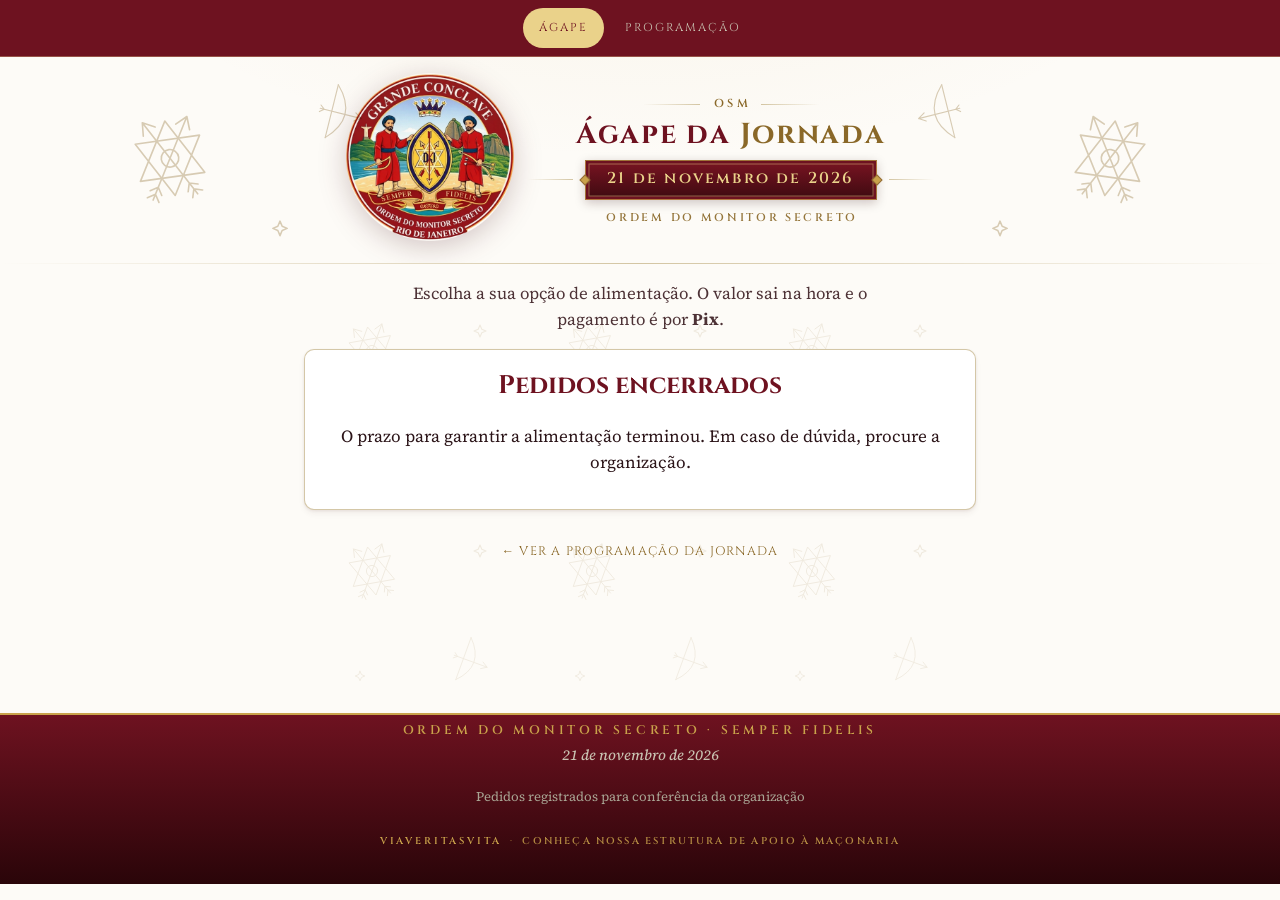
==== commit c85814b6: "Refaz o ágape da OSM sobre o sistema da AMD Mesmo motor da Jornada AMD (Pix com QR, centavos pela pl" ====
--- a/index.html
+++ b/index.html
@@ -1,647 +1,238 @@
 <!DOCTYPE html>
 <html lang="pt-BR">
 <head>
-<meta charset="UTF-8">
-<meta name="viewport" content="width=device-width, initial-scale=1, viewport-fit=cover">
-<title>Ágape — Jornada OSM · Ordem do Monitor Secreto 2026</title>
-<meta name="description" content="Alimentação da Jornada da Ordem do Monitor Secreto (OSM), 21 de novembro de 2026, ou dos dois eventos OSM e RCC. Pagamento por Pix.">
-<meta name="theme-color" content="#5c0000">
-<link rel="preconnect" href="https://fonts.googleapis.com">
-<link rel="preconnect" href="https://fonts.gstatic.com" crossorigin>
-<link href="https://fonts.googleapis.com/css2?family=Cinzel:wght@500;600;700&family=Source+Serif+4:ital,opsz,wght@0,8..60,400;0,8..60,500;0,8..60,600;1,8..60,500&display=swap" rel="stylesheet">
-<style>
-:root {
-  --cor-primaria: #8B0000;
-  --cor-primaria-escura: #5c0000;
-  --cor-primaria-clara: #b22222;
-  --cor-fundo: #faf8f5;
-  --cor-fundo-quente: #f5f0ea;
-  --cor-card: #ffffff;
-  --cor-texto: #1a1a1a;
-  --cor-texto-sec: #555;
-  --cor-borda: #e0dcd6;
-  --cor-destaque: #c0392b;
-  --cor-sucesso: #27ae60;
-  --cor-ouro: #b8860b;
-  --sombra: 0 2px 16px rgba(0,0,0,.07);
-  --sombra-elev: 0 4px 24px rgba(0,0,0,.10);
-  --radius: 12px;
-}
-* { box-sizing: border-box; margin: 0; padding: 0; }
-body {
-  font-family: 'Source Serif 4', Georgia, serif;
-  background: var(--cor-fundo); color: var(--cor-texto);
-  min-height: 100vh;
-}
-
-/* ===== NAV ===== */
-.site-nav {
-  display: flex; justify-content: center; gap: 4px;
-  padding: 10px 16px; background: var(--cor-primaria-escura);
-}
-.site-nav a {
-  color: #fff; text-decoration: none;
-  font-family: 'Cinzel', serif; font-size: 13px; font-weight: 600;
-  letter-spacing: .8px; text-transform: uppercase;
-  padding: 7px 20px; border-radius: 20px;
-  opacity: .7; transition: all .25s;
-}
-.site-nav a:hover { opacity: 1; }
-.site-nav a.ativo {
-  opacity: 1; background: rgba(255,255,255,.15);
-  box-shadow: inset 0 0 0 1px rgba(255,255,255,.25);
-}
-
-/* ===== MASTHEAD ===== */
-.masthead {
-  text-align: center;
-  padding: 36px 16px 28px;
-  background: linear-gradient(170deg, var(--cor-primaria) 0%, var(--cor-primaria-escura) 100%);
-  color: #fff;
-  position: relative; overflow: hidden;
-}
-.masthead::before {
-  content: ''; position: absolute; inset: 0;
-  background: radial-gradient(ellipse at 50% 0%, rgba(255,255,255,.06) 0%, transparent 70%);
-  pointer-events: none;
-}
-.masthead-sigla {
-  display: inline-block;
-  font-family: 'Cinzel', serif; font-size: 13px; font-weight: 700;
-  letter-spacing: 3px; text-transform: uppercase;
-  color: rgba(255,255,255,.6);
-  margin-bottom: 6px;
-}
-.masthead h1 {
-  font-family: 'Cinzel', serif; font-size: 26px; font-weight: 700;
-  letter-spacing: 1px; line-height: 1.2;
-  margin-bottom: 12px;
-}
-.masthead h1 .accent { font-weight: 700; }
-.date-plaque {
-  display: inline-block;
-  font-family: 'Cinzel', serif; font-size: 14px; font-weight: 600;
-  letter-spacing: .5px;
-  padding: 6px 22px;
-  border: 1.5px solid rgba(255,255,255,.35);
-  border-radius: 4px;
-  background: rgba(255,255,255,.08);
-  margin-bottom: 10px;
-}
-.masthead-sub {
-  font-size: 14px; font-weight: 500;
-  opacity: .65; letter-spacing: .5px;
-  text-transform: uppercase;
-}
-
-.hairline {
-  border: none; height: 1px;
-  background: linear-gradient(90deg, transparent 0%, var(--cor-borda) 30%, var(--cor-borda) 70%, transparent 100%);
-  margin: 0;
-}
-
-/* ===== CONTAINER ===== */
-.container { max-width: 520px; margin: 0 auto; padding: 0 16px 80px; }
-
-/* ===== LEAD ===== */
-.rf-lead {
-  text-align: center; font-size: 14px; color: var(--cor-texto-sec);
-  padding: 20px 8px 4px; line-height: 1.6;
-}
-.rf-lead strong { color: var(--cor-texto); }
-
-/* ===== CARD ===== */
-.card {
-  background: var(--cor-card); border: 1px solid var(--cor-borda);
-  border-radius: var(--radius); padding: 24px;
-  margin-top: 18px; box-shadow: var(--sombra);
-}
-
-/* ===== STEP ===== */
-.step-head {
-  display: flex; align-items: center; gap: 10px;
-  margin-bottom: 18px;
-  padding-bottom: 10px; border-bottom: 1px solid var(--cor-borda);
-}
-.step-num {
-  display: inline-flex; align-items: center; justify-content: center;
-  width: 26px; height: 26px; border-radius: 50%;
-  background: var(--cor-primaria); color: #fff;
-  font-family: 'Cinzel', serif; font-size: 13px; font-weight: 700;
-  flex-shrink: 0;
-}
-.step-head h2 {
-  font-family: 'Cinzel', serif; font-size: 16px; font-weight: 700;
-  color: var(--cor-primaria); margin: 0; padding: 0; border: none;
-}
-
-/* ===== FIELDS ===== */
-.campo { margin-bottom: 14px; }
-label.field-label { display: block; font-size: 14px; font-weight: 600; margin-bottom: 6px; color: var(--cor-texto); }
-input[type="text"], input[type="tel"] {
-  width: 100%; padding: 12px 14px; border: 1px solid var(--cor-borda);
-  border-radius: 8px; font-size: 15px; font-family: inherit;
-  background: var(--cor-fundo); transition: border-color .2s;
-}
-input:focus { outline: none; border-color: var(--cor-primaria); box-shadow: 0 0 0 3px rgba(139,0,0,.08); }
-
-/* ===== OPTIONS ===== */
-.opcoes { display: flex; flex-direction: column; gap: 10px; }
-.opcao {
-  display: flex; align-items: center; gap: 14px;
-  padding: 16px; border: 2px solid var(--cor-borda);
-  border-radius: 10px; cursor: pointer; transition: all .2s;
-  background: var(--cor-card);
-}
-.opcao:hover { border-color: var(--cor-primaria); box-shadow: 0 2px 8px rgba(139,0,0,.06); }
-.opcao.selecionada { border-color: var(--cor-primaria); background: #fdf0f0; }
-.opcao input[type="radio"] { margin: 0; accent-color: var(--cor-primaria); width: 18px; height: 18px; flex-shrink: 0; }
-.opcao-info { flex: 1; min-width: 0; }
-.opcao-titulo { font-weight: 600; font-size: 15px; }
-.opcao-desc { font-size: 13px; color: var(--cor-texto-sec); margin-top: 2px; }
-.opcao-valor { font-family: 'Cinzel', serif; font-weight: 700; font-size: 18px; color: var(--cor-primaria); white-space: nowrap; flex-shrink: 0; }
-
-/* ===== RESUMO ===== */
-.resumo-box {
-  background: var(--cor-fundo); border: 1px solid var(--cor-borda);
-  border-radius: 8px; padding: 14px; margin-bottom: 14px;
-}
-.resumo-linha { display: flex; justify-content: space-between; font-size: 14px; margin-bottom: 4px; }
-.resumo-total { font-weight: 700; font-size: 16px; border-top: 1px solid var(--cor-borda); padding-top: 8px; margin-top: 8px; }
-.aviso-centavos {
-  font-size: 12px; color: var(--cor-texto-sec);
-  background: #fff8e1; border: 1px solid #ffe082;
-  border-radius: 8px; padding: 10px 12px; margin-bottom: 14px;
-  line-height: 1.5;
-}
-
-/* ===== BUTTONS ===== */
-.btn {
-  display: block; width: 100%; padding: 14px;
-  border: none; border-radius: 10px;
-  font-size: 16px; font-weight: 700; font-family: inherit;
-  cursor: pointer; transition: all .2s; text-align: center;
-}
-.btn-primario { background: var(--cor-primaria); color: #fff; }
-.btn-primario:hover { background: var(--cor-primaria-escura); }
-.btn-primario:disabled { background: #ccc; cursor: not-allowed; }
-.btn-secundario { background: transparent; color: var(--cor-primaria); border: 2px solid var(--cor-primaria); margin-top: 10px; }
-.btn-secundario:hover { background: #fdf0f0; }
-.btn-sucesso { background: var(--cor-sucesso); color: #fff; }
-.btn-sucesso:hover { background: #219a52; }
-
-/* ===== PIX ===== */
-.pix-box {
-  background: #f0fdf4; border: 2px solid var(--cor-sucesso);
-  border-radius: 10px; padding: 20px; text-align: center; margin-bottom: 16px;
-}
-.pix-label { font-size: 12px; color: var(--cor-texto-sec); text-transform: uppercase; letter-spacing: 1px; margin-bottom: 4px; }
-.pix-valor { font-family: 'Cinzel', serif; font-size: 30px; font-weight: 700; color: var(--cor-primaria); }
-.pix-chave-box {
-  background: var(--cor-fundo); border: 1px solid var(--cor-borda);
-  border-radius: 8px; padding: 12px; margin-bottom: 12px;
-  display: flex; align-items: center; gap: 8px;
-}
-.pix-chave-box code {
-  flex: 1; font-size: 12px; word-break: break-all;
-  font-family: ui-monospace, "SF Mono", Menlo, monospace;
-}
-.btn-copiar {
-  padding: 8px 14px; border: 1px solid var(--cor-borda);
-  border-radius: 6px; background: #fff; font-size: 13px;
-  cursor: pointer; white-space: nowrap; transition: all .2s;
-}
-.btn-copiar:hover { background: var(--cor-fundo); }
-.btn-copiar.copiado { background: var(--cor-sucesso); color: #fff; border-color: var(--cor-sucesso); }
-.info-pix { font-size: 13px; color: var(--cor-texto-sec); line-height: 1.6; }
-.info-pix strong { color: var(--cor-texto); }
-.oculto { display: none !important; }
-
-/* ===== DONE ===== */
-.done-mark { font-size: 52px; color: var(--cor-sucesso); margin-bottom: 4px; }
-.badge-pago {
-  display: inline-block; background: var(--cor-sucesso); color: #fff;
-  font-size: 11px; font-weight: 700; padding: 3px 10px;
-  border-radius: 4px; text-transform: uppercase; letter-spacing: .5px;
-}
-
-/* ===== PROGRAMAÇÃO ===== */
-.prog-card { margin-top: 18px; }
-.prog-header {
-  font-family: 'Cinzel', serif; font-size: 16px; font-weight: 700;
-  color: var(--cor-primaria);
-  padding-bottom: 10px; border-bottom: 1px solid var(--cor-borda);
-  margin-bottom: 4px;
-}
-.prog-sub {
-  font-size: 13px; color: var(--cor-texto-sec); margin-bottom: 16px; padding-top: 8px;
-}
-.prog-item {
-  display: flex; gap: 14px; padding: 11px 0;
-  border-bottom: 1px solid #f0ece6;
-}
-.prog-item:last-child { border-bottom: none; }
-.prog-hora {
-  font-family: ui-monospace, monospace; font-size: 13px;
-  color: var(--cor-primaria); font-weight: 600;
-  min-width: 95px; white-space: nowrap;
-}
-.prog-desc { font-size: 14px; line-height: 1.45; }
-.prog-grau { font-weight: 600; color: var(--cor-primaria); }
-.prog-nota { font-size: 12px; color: var(--cor-texto-sec); font-style: italic; }
-.prog-break {
-  padding: 14px 0; text-align: center;
-  font-size: 13px; color: var(--cor-texto-sec);
-  border-bottom: 1px solid #f0ece6;
-}
-
-/* ===== LINK BACK ===== */
-.link-back {
-  display: block; text-align: center;
-  margin-top: 20px; padding: 12px;
-  font-size: 14px; color: var(--cor-primaria);
-  text-decoration: none; font-weight: 600;
-}
-.link-back:hover { text-decoration: underline; }
-
-/* ===== FOOTER ===== */
-.footer {
-  text-align: center; padding: 28px 16px 24px;
-  font-size: 12px; color: var(--cor-texto-sec);
-  border-top: 1px solid var(--cor-borda);
-  line-height: 1.6;
-}
-</style>
+  <meta charset="UTF-8">
+  <meta name="viewport" content="width=device-width, initial-scale=1, viewport-fit=cover">
+  <title>Ágape — Jornada da Ordem do Monitor Secreto · OSM 2026</title>
+  <meta name="description" content="Alimentação da Jornada da Ordem do Monitor Secreto (OSM), 21 de novembro de 2026, ou dos dois eventos OSM e RCC. Pagamento por Pix.">
+  <meta name="theme-color" content="#5a0f18">
+
+  <!-- PWA -->
+  <link rel="manifest" href="manifest.json">
+  <link rel="icon" type="image/png" sizes="192x192" href="assets/icone-osm-192.png">
+  <link rel="icon" type="image/png" sizes="48x48" href="assets/icone-osm-48.png">
+  <link rel="apple-touch-icon" href="assets/icone-osm-apple.png">
+
+  <link rel="preconnect" href="https://fonts.googleapis.com">
+  <link rel="preconnect" href="https://fonts.gstatic.com" crossorigin>
+  <link href="https://fonts.googleapis.com/css2?family=Cinzel:wght@600;700&family=Source+Serif+4:ital,opsz,wght@0,8..60,400;0,8..60,500;0,8..60,600;1,8..60,500&display=swap" rel="stylesheet">
+
+  <link rel="stylesheet" href="styles.css">
+  <link rel="stylesheet" href="navegacao.css">
+  <link rel="stylesheet" href="refeicoes.css">
+
+  <!-- Open Graph / preview ao compartilhar (WhatsApp, redes) -->
+  <meta property="og:title" content="Jornada da Ordem do Monitor Secreto — OSM">
+  <meta property="og:description" content="21 de novembro de 2026 · Garanta aqui o seu ágape · pagamento por Pix">
+  <meta property="og:type" content="website">
+  <meta property="og:url" content="https://viaveritasvita.github.io/osmjornada26/">
+  <meta property="og:image" content="https://viaveritasvita.github.io/osmjornada26/assets/capa-osm.jpg">
+  <meta property="og:image:width" content="1200">
+  <meta property="og:image:height" content="630">
+  <meta property="og:image:type" content="image/jpeg">
+  <meta name="twitter:card" content="summary_large_image">
+  <meta name="twitter:image" content="https://viaveritasvita.github.io/osmjornada26/assets/capa-osm.jpg">
 </head>
-<body>
-
-<nav class="site-nav">
-  <a href="#" class="ativo" onclick="mostrarSecao('agape'); return false;">Ágape</a>
-  <a href="#" onclick="mostrarSecao('programacao'); return false;">Programação</a>
-</nav>
-
-<header class="masthead">
-  <div class="masthead-sigla">OSM</div>
-  <h1>Ágape da <span class="accent">Jornada</span></h1>
-  <div class="date-plaque">21 de novembro de 2026</div>
-  <p class="masthead-sub">Ordem do Monitor Secreto</p>
-</header>
-
-<hr class="hairline" aria-hidden="true">
-
-<!-- ===== SEÇÃO ÁGAPE ===== -->
-<div id="secao-agape" class="container secao-pagina">
-
-  <p class="rf-lead">
-    Escolha a sua opção de alimentação. O valor sai na hora e o pagamento é por <strong>Pix</strong>.
-  </p>
-
-  <!-- Passo 1: Dados -->
-  <div class="card" id="passo1">
-    <div class="step-head"><span class="step-num">1</span><h2>Seus dados</h2></div>
-    <div class="campo">
-      <label class="field-label" for="nome">Nome completo</label>
-      <input type="text" id="nome" autocomplete="name" placeholder="Ex.: João da Silva">
+<body class="pg-refeicoes">
+
+  <nav class="site-nav" aria-label="Páginas do evento">
+    <a href="./" aria-current="page">Ágape</a>
+    <a href="programacao.html">Programação</a>
+  </nav>
+
+  <!-- ============ CABEÇALHO ============ -->
+  <header class="masthead">
+    <div class="masthead-row">
+      <div class="medallion-wrap">
+        <img class="medallion" src="assets/logo-osm.png" width="200" height="200" alt="Grande Conclave da Ordem do Monitor Secreto · Semper Fidelis">
+      </div>
+      <div class="masthead-titles">
+        <div class="masthead-sigla"><span>OSM</span></div>
+        <h1>Ágape da <span class="title-accent">Jornada</span></h1>
+        <div class="date-plaque-row">
+          <div class="date-plaque">21 de novembro de 2026</div>
+        </div>
+        <p class="masthead-place">Ordem do Monitor Secreto</p>
+      </div>
     </div>
-    <div class="campo">
-      <label class="field-label" for="whatsapp">WhatsApp (com DDD)</label>
-      <input type="tel" id="whatsapp" autocomplete="tel" inputmode="tel" placeholder="(65) 99999-0000">
+  </header>
+
+  <hr class="hairline" aria-hidden="true">
+
+  <!-- aparece só enquanto o Pix não estiver completo em refeicoes-config.js -->
+  <div class="rf-demo" id="rfDemo" hidden>
+    <strong>Versão de avaliação.</strong> O Pix ainda será configurado: não faça pagamentos por esta página.
+  </div>
+
+  <main id="app">
+    <p class="rf-lead">
+      Escolha a sua opção de alimentação. O valor sai na hora e o pagamento é por <strong>Pix</strong>.
+    </p>
+
+    <!-- pedido já feito neste aparelho -->
+    <div id="rfSaved"></div>
+
+    <!-- página fechada (prazo encerrado) -->
+    <div id="rfClosed" class="rf-card rf-closed" hidden>
+      <h2>Pedidos encerrados</h2>
+      <p>O prazo para garantir a alimentação terminou. Em caso de dúvida, procure a organização.</p>
+    </div>
+
+    <!-- ============ FORMULÁRIO ============ -->
+    <form id="rfForm" novalidate>
+
+      <!-- 1. dados -->
+      <section class="rf-step">
+        <header class="rf-step-head"><span class="rf-step-num">1</span><h2>Seus dados</h2></header>
+        <div class="rf-card">
+          <label class="rf-field">
+            <span>Nome completo do irmão</span>
+            <input type="text" id="fNome" name="nome" autocomplete="name" required placeholder="Ex.: João da Silva">
+          </label>
+          <label class="rf-field">
+            <span>WhatsApp</span>
+            <input type="tel" id="fWhats" name="whatsapp" autocomplete="tel" inputmode="tel" required placeholder="DDD + número">
+          </label>
+        </div>
+      </section>
+
+      <!-- 2. opção -->
+      <section class="rf-step">
+        <header class="rf-step-head"><span class="rf-step-num">2</span><h2>Sua opção</h2></header>
+        <div class="rf-options" id="fOpcoes" role="radiogroup" aria-label="Opção de alimentação"></div>
+        <details class="rf-card rf-cardapio" id="rfCardapio">
+          <summary>Ver o cardápio</summary>
+          <div id="rfCardapioLista"></div>
+        </details>
+      </section>
+
+      <!-- 3. resumo -->
+      <section class="rf-step">
+        <header class="rf-step-head"><span class="rf-step-num">3</span><h2>Resumo</h2></header>
+        <div class="rf-card rf-summary" id="rfResumo"></div>
+
+        <!-- quem faz o Pix: opcional, ajuda a achar o pagamento no extrato -->
+        <div class="rf-card rf-payer">
+          <p class="rf-payer-title">De qual conta vai sair o Pix? <em>(opcional)</em></p>
+          <p class="rf-muted rf-small">O extrato mostra o nome do titular da conta. Isso ajuda a achar o seu pagamento.</p>
+          <div class="rf-payer-opts" role="radiogroup" aria-label="Titular da conta">
+            <label class="rf-me is-on"><input type="radio" name="pagador" value="eu" checked><span class="rf-check rf-radio" aria-hidden="true"></span><span>Conta no meu nome</span></label>
+            <label class="rf-me"><input type="radio" name="pagador" value="outro"><span class="rf-check rf-radio" aria-hidden="true"></span><span>Conta de outra pessoa</span></label>
+          </div>
+          <label class="rf-field" id="fPagadorBox" hidden>
+            <span>Nome do titular da conta</span>
+            <input type="text" id="fPagador" autocomplete="off" placeholder="Ex.: Maria da Silva (esposa) ou nome da empresa">
+          </label>
+          <label class="rf-field">
+            <span>Banco <em>(opcional)</em></span>
+            <input type="text" id="fBanco" list="bancos" autocomplete="off" placeholder="Ex.: Itaú, Nubank, Banco do Brasil">
+          </label>
+          <datalist id="bancos">
+            <option value="Banco do Brasil"><option value="Bradesco"><option value="Itaú"><option value="Santander">
+            <option value="Caixa"><option value="Nubank"><option value="Inter"><option value="C6 Bank">
+            <option value="Sicoob"><option value="Sicredi"><option value="BTG Pactual"><option value="PicPay">
+            <option value="Mercado Pago"><option value="PagBank"><option value="99Pay"><option value="Banrisul">
+          </datalist>
+        </div>
+
+        <p class="rf-muted rf-small rf-cents-note">Ao gerar o Pix, somamos alguns centavos (no máximo R$ 0,99) só para reconhecer o seu pagamento no extrato.</p>
+        <p class="rf-error" id="rfErro" role="alert" hidden></p>
+        <button type="submit" class="rf-btn rf-btn-primary rf-btn-block" id="btnGerar">Gerar Pix</button>
+      </section>
+    </form>
+
+    <!-- ============ PAGAMENTO ============ -->
+    <section id="rfPagamento" hidden>
+      <div class="rf-card rf-pay">
+        <p class="rf-pay-label">Pedido</p>
+        <p class="rf-pay-code" id="payCodigo"></p>
+        <p class="rf-pay-total" id="payTotal"></p>
+        <p class="rf-pay-cents" id="payCentavos" hidden></p>
+        <p class="rf-pay-who" id="payQuem"></p>
+
+        <div class="rf-qr" id="payQr" aria-label="QR Code Pix"></div>
+        <p class="rf-muted rf-center">Abra o app do seu banco → <strong>Pix</strong> → <strong>Ler QR Code</strong>.<br>O valor já vem preenchido.</p>
+
+        <button type="button" class="rf-btn rf-btn-gold rf-btn-block" id="btnCopiaCola">Copiar Pix copia e cola</button>
+
+        <div class="rf-paydata">
+          <h3>Ou transfira pela chave Pix</h3>
+          <dl>
+            <dt>Chave</dt><dd><span id="payChave"></span> <button type="button" class="rf-copy" id="btnCopiaChave">copiar</button></dd>
+            <dt>Favorecido</dt><dd id="payFavorecido"></dd>
+            <dt id="payBancoLbl">Banco</dt><dd id="payBanco"></dd>
+            <dt>Valor</dt><dd id="payValor"></dd>
+            <dt>Mensagem</dt><dd>Escreva o código <strong id="payCodigo2"></strong></dd>
+          </dl>
+        </div>
+
+        <div class="rf-pay-actions">
+          <label class="rf-upload" hidden>
+            <input type="file" accept="image/*,application/pdf">
+            <span class="rf-btn rf-btn-gold rf-btn-block">Enviar o comprovante</span>
+            <span class="rf-upload-msg rf-muted rf-small"></span>
+          </label>
+          <button type="button" class="rf-btn rf-btn-primary rf-btn-block" id="btnPaguei">Já fiz o Pix</button>
+          <a class="rf-btn rf-btn-whats rf-btn-block" data-whats="comprovante" href="#" target="_blank" rel="noopener" hidden>Mandar o comprovante no WhatsApp</a>
+          <button type="button" class="rf-btn rf-btn-ghost rf-btn-block" id="btnAlterar">Alterar o pedido</button>
+        </div>
+        <p class="rf-muted rf-center rf-small">Guarde o comprovante. Os pagamentos são conferidos no extrato pelo valor e pelo código do pedido.</p>
+      </div>
+    </section>
+
+    <!-- ============ CONCLUÍDO ============ -->
+    <section id="rfFeito" hidden>
+      <div class="rf-card rf-done">
+        <div class="rf-done-mark" aria-hidden="true">✓</div>
+        <h2>Pagamento informado</h2>
+        <p>Obrigado, <strong id="doneNome"></strong>. Seu pedido <strong id="doneCodigo"></strong> foi registrado e será confirmado assim que o Pix aparecer no extrato.</p>
+        <p class="rf-done-total" id="doneTotal"></p>
+        <div class="rf-pay-actions">
+          <label class="rf-upload" hidden>
+            <input type="file" accept="image/*,application/pdf">
+            <span class="rf-btn rf-btn-gold rf-btn-block">Enviar o comprovante</span>
+            <span class="rf-upload-msg rf-muted rf-small"></span>
+          </label>
+          <a class="rf-btn rf-btn-whats rf-btn-block" data-whats="comprovante" href="#" target="_blank" rel="noopener" hidden>Mandar o comprovante no WhatsApp</a>
+          <a class="rf-btn rf-btn-primary rf-btn-block" href="programacao.html">Ver a programação</a>
+          <button type="button" class="rf-btn rf-btn-ghost rf-btn-block" id="btnNovo">Fazer pedido para outro irmão</button>
+        </div>
+      </div>
+    </section>
+
+    <a class="rf-back" href="programacao.html">← Ver a programação da Jornada</a>
+  </main>
+
+  <!-- barra fixa com o total -->
+  <div class="rf-bar" id="rfBar">
+    <div class="rf-bar-inner">
+      <div class="rf-bar-total">
+        <span class="rf-bar-label">Total</span>
+        <span class="rf-bar-value" id="barTotal">R$ 0,00</span>
+      </div>
+      <button type="button" class="rf-btn rf-btn-primary" id="barGerar">Gerar Pix</button>
     </div>
   </div>
 
-  <!-- Passo 2: Opção -->
-  <div class="card" id="passo2">
-    <div class="step-head"><span class="step-num">2</span><h2>Sua opção</h2></div>
-    <div class="opcoes">
-      <div class="opcao" onclick="selecionar(this, 120)">
-        <input type="radio" name="opcao" value="120">
-        <div class="opcao-info">
-          <div class="opcao-titulo">Ágape da Jornada OSM</div>
-          <div class="opcao-desc">Café da manhã e almoço fraternal · 21/11/2026</div>
-        </div>
-        <div class="opcao-valor">R$ 120</div>
-      </div>
-      <div class="opcao" onclick="selecionar(this, 240)">
-        <input type="radio" name="opcao" value="240">
-        <div class="opcao-info">
-          <div class="opcao-titulo">Ágape OSM + RCC</div>
-          <div class="opcao-desc">OSM 21/11 + RCC 12/12/2026</div>
-        </div>
-        <div class="opcao-valor">R$ 240</div>
-      </div>
-    </div>
-  </div>
-
-  <!-- Passo 3: Resumo e PIX -->
-  <div class="card oculto" id="passo3">
-    <div class="step-head"><span class="step-num">3</span><h2>Resumo</h2></div>
-
-    <div class="aviso-centavos">
-      Ao gerar o Pix, somamos alguns centavos (no máximo R$&nbsp;0,99) só para reconhecer o seu pagamento no extrato.
-    </div>
-
-    <div class="resumo-box">
-      <div class="resumo-linha">
-        <span id="resumo-opcao">—</span>
-        <span id="resumo-base">R$ 0,00</span>
-      </div>
-      <div class="resumo-linha">
-        <span>Identificação</span>
-        <span id="resumo-centavos">+ R$ 0,00</span>
-      </div>
-      <div class="resumo-linha resumo-total">
-        <span>Total</span>
-        <span id="resumo-total">R$ 0,00</span>
-      </div>
-    </div>
-
-    <button class="btn btn-primario" id="btn-gerar" onclick="gerarPix()">Gerar Pix</button>
-    <button class="btn btn-secundario" onclick="jaFizPix()">Já fiz o Pix</button>
-  </div>
-
-  <!-- Passo 4: Pagamento -->
-  <div class="card oculto" id="passo4">
-    <div class="step-head"><h2 style="margin:0;padding:0;border:none;">Pagamento via Pix</h2></div>
-
-    <div class="pix-box">
-      <div class="pix-label">Valor a pagar</div>
-      <div class="pix-valor" id="pix-valor">R$ 0,00</div>
-    </div>
-
-    <div style="margin-bottom: 14px;">
-      <div class="pix-label" style="margin-bottom: 6px;">Chave Pix (aleatória) — copie e cole no app do banco</div>
-      <div class="pix-chave-box">
-        <code id="pix-chave">f5f765c7-b4d4-45db-893b-1e6382298539</code>
-        <button class="btn-copiar" onclick="copiar(this, 'pix-chave')">Copiar</button>
-      </div>
-    </div>
-
-    <div class="info-pix" style="margin-bottom: 16px;">
-      <strong>Favorecido:</strong> Luciano de Oliveira Nunes<br>
-      <strong>Banco:</strong> Nubank<br>
-      <strong>Código do pedido:</strong> <span id="pix-codigo">—</span>
-    </div>
-
-    <button class="btn btn-sucesso" onclick="confirmarPagamento()">Já fiz o Pix</button>
-    <button class="btn btn-secundario" onclick="alterarPedido()">Alterar o pedido</button>
-  </div>
-
-  <!-- Passo 5: Confirmação -->
-  <div class="card oculto" id="passo5">
-    <div style="text-align: center; padding: 20px 0;">
-      <div class="done-mark">&#10003;</div>
-      <h2 style="font-family:'Cinzel',serif;font-size:18px;color:var(--cor-primaria);margin-bottom:8px;">Pagamento informado</h2>
-      <p style="font-size: 14px; color: var(--cor-texto-sec); line-height: 1.5;">
-        Seu pedido será confirmado assim que o Pix aparecer no extrato.<br>
-        Envie o comprovante no grupo para agilizar a conferência.
-      </p>
-      <div style="margin-top: 16px;">
-        <span class="badge-pago">Pedido registrado</span>
-      </div>
-    </div>
-    <a class="link-back" href="#" onclick="mostrarSecao('programacao'); return false;">← Ver a programação da Jornada</a>
-  </div>
-
-  <a class="link-back" href="#" id="link-programacao" onclick="mostrarSecao('programacao'); return false;">← Ver a programação da Jornada</a>
-</div>
-
-<!-- ===== SEÇÃO PROGRAMAÇÃO ===== -->
-<div id="secao-programacao" class="container secao-pagina oculto">
-
-  <div class="card prog-card">
-    <div class="prog-header">Programação — OSM · 21/11/2026</div>
-    <p class="prog-sub">Presidente: Hugo Rodrigues Pfannemuller · 26 membros</p>
-
-    <div class="prog-item">
-      <div class="prog-hora">05h50</div>
-      <div class="prog-desc">Chegada da Equipe Ritualística<br><span class="prog-nota">Preparação do templo e organização dos materiais</span></div>
-    </div>
-    <div class="prog-item">
-      <div class="prog-hora">06h30</div>
-      <div class="prog-desc">Café da Manhã e Credenciamento<br><span class="prog-nota">Recepção e organização dos membros</span></div>
-    </div>
-    <div class="prog-item">
-      <div class="prog-hora">07h05</div>
-      <div class="prog-desc">Abertura do Conclave</div>
-    </div>
-    <div class="prog-item">
-      <div class="prog-hora">07h20 – 08h30</div>
-      <div class="prog-desc"><span class="prog-grau">1.º Grau</span><br>Indução ao Monitor Secreto</div>
-    </div>
-    <div class="prog-item">
-      <div class="prog-hora">08h30 – 08h45</div>
-      <div class="prog-desc prog-nota">Reconfiguração do Templo</div>
-    </div>
-    <div class="prog-item">
-      <div class="prog-hora">08h45 – 10h05</div>
-      <div class="prog-desc"><span class="prog-grau">2.º Grau</span><br>Admissão como Príncipe da Ordem<br><span class="prog-nota">Monitores Secretos → Príncipes</span></div>
-    </div>
-    <div class="prog-item">
-      <div class="prog-hora">10h05 – 10h20</div>
-      <div class="prog-desc prog-nota">Reconfiguração do Templo — preparação para a Instalação</div>
-    </div>
-    <div class="prog-item">
-      <div class="prog-hora">10h20 – 12h20</div>
-      <div class="prog-desc"><span class="prog-grau">3.º Grau</span><br>Instalação do Supremo Governante<br><span class="prog-nota">Príncipes → Supremos Governantes Instalados</span></div>
-    </div>
-    <div class="prog-item">
-      <div class="prog-hora">12h20 – 12h30</div>
-      <div class="prog-desc">Encerramento dos Trabalhos</div>
-    </div>
-    <div class="prog-item">
-      <div class="prog-hora">12h30 – 13h00</div>
-      <div class="prog-desc">Fotografias oficiais e entrega de certificados</div>
-    </div>
-    <div class="prog-item">
-      <div class="prog-hora">13h00</div>
-      <div class="prog-desc"><strong>Almoço Fraternal</strong><br><span class="prog-nota">Celebração e confraternização entre os Irmãos</span></div>
-    </div>
-  </div>
-
-  <div class="card prog-card">
-    <div class="prog-header">Programação — RCC · 12/12/2026</div>
-    <p class="prog-sub">Presidente: Rogério Toledo Filho · 26 membros</p>
-
-    <div class="prog-item">
-      <div class="prog-hora">07h00 – 07h45</div>
-      <div class="prog-desc">Recepção, credenciamento e café da manhã</div>
-    </div>
-    <div class="prog-item">
-      <div class="prog-hora">08h00 – 09h45</div>
-      <div class="prog-desc"><span class="prog-grau">Ritual n.º 1</span><br>Instalação de Cavaleiro da Cruz Vermelha de Constantino</div>
-    </div>
-    <div class="prog-item">
-      <div class="prog-hora">10h00 – 11h20</div>
-      <div class="prog-desc"><span class="prog-grau">Ritual n.º 2</span><br>Ordem do Santo Sepulcro</div>
-    </div>
-    <div class="prog-item">
-      <div class="prog-hora">11h30 – 12h00</div>
-      <div class="prog-desc"><span class="prog-grau">Ritual n.º 2 (cont.)</span><br>Ordem de São João Evangelista — Terceiro Ponto</div>
-    </div>
-    <div class="prog-item">
-      <div class="prog-hora">12h15 – 13h45</div>
-      <div class="prog-desc"><strong>Almoço fraternal</strong></div>
-    </div>
-    <div class="prog-item">
-      <div class="prog-hora">14h00 – 15h25</div>
-      <div class="prog-desc"><span class="prog-grau">Ritual n.º 3</span><br>Colégio de Sacerdotes-Maçons — Consagração e Instalação dos Vice-Reis</div>
-    </div>
-    <div class="prog-item">
-      <div class="prog-hora">15h40 – 16h50</div>
-      <div class="prog-desc"><span class="prog-grau">Ritual n.º 4</span><br>Senado de Príncipes-Maçons — Entronização dos Soberanos</div>
-    </div>
-    <div class="prog-item">
-      <div class="prog-hora">17h10 – 17h40</div>
-      <div class="prog-desc">Retorno ao Conclave — Proclamações e Encerramento solene</div>
-    </div>
-    <div class="prog-item">
-      <div class="prog-hora">17h40 – 18h15</div>
-      <div class="prog-desc">Fotografias oficiais e entrega de certificados</div>
-    </div>
-    <div class="prog-item">
-      <div class="prog-hora">18h30 – 20h30</div>
-      <div class="prog-desc"><strong>Jantar de encerramento e confraternização</strong></div>
-    </div>
-  </div>
-
-  <a class="link-back" href="#" onclick="mostrarSecao('agape'); return false;">← Garantir o seu ágape</a>
-</div>
-
-<footer class="footer">
-  Conclave Bom Jesus n.º 5 — Ordem do Monitor Secreto<br>
-  Jornadas OSM (21/11) e RCC (12/12) · 2026
-</footer>
-
-<script>
-var PIX_CHAVE = 'f5f765c7-b4d4-45db-893b-1e6382298539';
-var PIX_FAVORECIDO = 'Luciano de Oliveira Nunes';
-var PIX_BANCO = 'Nubank';
-
-var valorBase = 0;
-var centavos = 0;
-var codigoPedido = '';
-
-var jaPagos = [
-  { nome: 'Sandro Gonçalves Delgado', opcao: 'OSM + RCC', valor: 360 }
-];
-
-function mostrarSecao(secao) {
-  document.getElementById('secao-agape').classList.toggle('oculto', secao !== 'agape');
-  document.getElementById('secao-programacao').classList.toggle('oculto', secao !== 'programacao');
-  document.querySelectorAll('.site-nav a').forEach(function(a) { a.classList.remove('ativo'); });
-  if (secao === 'agape') document.querySelectorAll('.site-nav a')[0].classList.add('ativo');
-  else document.querySelectorAll('.site-nav a')[1].classList.add('ativo');
-  window.scrollTo(0, 0);
-}
-
-function selecionar(el, valor) {
-  document.querySelectorAll('.opcao').forEach(function(o) { o.classList.remove('selecionada'); });
-  el.classList.add('selecionada');
-  el.querySelector('input[type="radio"]').checked = true;
-  valorBase = valor;
-  atualizarResumo();
-  document.getElementById('passo3').classList.remove('oculto');
-}
-
-function hashNome(nome) {
-  var h = 0;
-  for (var i = 0; i < nome.length; i++) {
-    h = ((h << 5) - h) + nome.charCodeAt(i);
-    h = h & h;
-  }
-  return Math.abs(h);
-}
-
-function gerarCentavos() {
-  var nome = document.getElementById('nome').value.trim();
-  if (!nome) {
-    centavos = (Math.floor(Math.random() * 99) + 1) / 100;
-  } else {
-    var h = hashNome(nome);
-    centavos = ((h % 99) + 1) / 100;
-  }
-  return centavos;
-}
-
-function formatarValor(v) {
-  return 'R$ ' + v.toFixed(2).replace('.', ',');
-}
-
-function atualizarResumo() {
-  gerarCentavos();
-  var total = valorBase + centavos;
-  var opcaoTexto = valorBase === 120 ? 'Ágape OSM (21/11)' : 'Ágape OSM + RCC (21/11 + 12/12)';
-  document.getElementById('resumo-opcao').textContent = opcaoTexto;
-  document.getElementById('resumo-base').textContent = formatarValor(valorBase);
-  document.getElementById('resumo-centavos').textContent = '+ ' + formatarValor(centavos);
-  document.getElementById('resumo-total').textContent = formatarValor(total);
-}
-
-function gerarPix() {
-  var nome = document.getElementById('nome').value.trim();
-  if (!nome) { alert('Preencha seu nome completo.'); return; }
-
-  var total = valorBase + centavos;
-  codigoPedido = 'OSM' + Date.now().toString(36).toUpperCase().slice(-6);
-
-  document.getElementById('pix-valor').textContent = formatarValor(total);
-  document.getElementById('pix-codigo').textContent = codigoPedido;
-
-  document.getElementById('passo3').classList.add('oculto');
-  document.getElementById('passo4').classList.remove('oculto');
-  document.getElementById('passo4').scrollIntoView({ behavior: 'smooth' });
-
-  salvarPedido(nome, total);
-}
-
-function jaFizPix() {
-  var nome = document.getElementById('nome').value.trim();
-  if (!nome) { alert('Preencha seu nome completo.'); return; }
-  codigoPedido = 'OSM-JAPAGO';
-  salvarPedido(nome, valorBase + centavos);
-  document.getElementById('passo3').classList.add('oculto');
-  document.getElementById('passo5').classList.remove('oculto');
-  document.getElementById('passo5').scrollIntoView({ behavior: 'smooth' });
-}
-
-function confirmarPagamento() {
-  document.getElementById('passo4').classList.add('oculto');
-  document.getElementById('passo5').classList.remove('oculto');
-  document.getElementById('passo5').scrollIntoView({ behavior: 'smooth' });
-}
-
-function alterarPedido() {
-  document.getElementById('passo4').classList.add('oculto');
-  document.getElementById('passo3').classList.remove('oculto');
-  document.getElementById('passo2').scrollIntoView({ behavior: 'smooth' });
-}
-
-function copiar(btn, id) {
-  var texto = document.getElementById(id).textContent;
-  navigator.clipboard.writeText(texto).then(function() {
-    btn.textContent = 'Copiado!';
-    btn.classList.add('copiado');
-    setTimeout(function() {
-      btn.textContent = 'Copiar';
-      btn.classList.remove('copiado');
-    }, 2000);
-  });
-}
-
-function salvarPedido(nome, total) {
-  try {
-    var pedidos = JSON.parse(localStorage.getItem('osm_pedidos') || '[]');
-    pedidos.push({
-      nome: nome,
-      whatsapp: document.getElementById('whatsapp').value.trim(),
-      opcao: valorBase === 120 ? 'OSM' : 'OSM+RCC',
-      valor: total,
-      codigo: codigoPedido,
-      data: new Date().toISOString()
-    });
-    localStorage.setItem('osm_pedidos', JSON.stringify(pedidos));
-  } catch(e) {}
-}
-</script>
+  <footer>
+    <p class="footer-motto">
+      <span>Ordem do Monitor Secreto · Semper Fidelis</span>
+      <span>21 de novembro de 2026</span>
+    </p>
+    <p class="footer-note" id="rfFootNote">Pedidos registrados para conferência da organização</p>
+    <p class="brand-signature">
+      <a href="https://viaveritasvita.github.io/" target="_blank" rel="noopener"><span class="brand-name">ViaVeritasVita</span><span class="brand-dot" aria-hidden="true">·</span><span>conheça nossa estrutura de apoio à Maçonaria</span></a>
+    </p>
+  </footer>
+
+  <div id="toast" class="toast" role="status" aria-live="polite"></div>
+
+  <noscript>
+    <p style="text-align:center;padding:1rem;color:#5a0f18">Esta página precisa de JavaScript.</p>
+  </noscript>
+
+  <script src="refeicoes-config.js"></script>
+  <script src="assets/qrcode.min.js"></script>
+  <script src="refeicoes.js"></script>
 </body>
 </html>
--- a/styles.css
+++ b/styles.css
@@ -0,0 +1,1066 @@
+/* ============================================================
+   styles.css — IDENTIDADE VISUAL (OSM)
+   Marfim · carmesim (#6e1220) · vermelho do selo (#7a1422) · dourado (#c9a24b)
+   Paleta vermelha e dourada do Grande Conclave (OSM).
+   Mobile-first · alvos de toque >= 44px · contraste AA
+   ============================================================ */
+
+:root {
+  /* pergaminho (fundo) */
+  --ivory: #fdfbf7;
+  --ivory-2: #f6f1e6;
+  --paper: #ffffff;
+
+  /* vinho do brasão (texto e blocos de peso) */
+  --navy-975: #2a0509;
+  --navy-950: #3d0a10;
+  --navy-900: #6e1220;
+  --navy-800: #7a1422;
+  --ink: #2b1418;
+  --ink-soft: #4d3236;
+  --ink-faint: #6a5256;
+
+  /* dourados do brasão */
+  --gold: #c9a24b;
+  --gold-bright: #ead28a;
+  --gold-aged: #8a6828;
+  --gold-aged-2: #9a7b2e;
+  --gold-line: rgba(154, 123, 46, 0.42);
+  --gold-faint: rgba(154, 123, 46, 0.10);
+
+  /* creme sobre vinho (rodapé, fab, plaquinha) */
+  --cream: #f3edde;
+  --cream-dim: #c9c3b2;
+
+  /* âmbar da tarja de restrição */
+  --amber: #8a5c12;
+  --amber-bg: rgba(200, 146, 44, 0.13);
+
+  /* tipografia */
+  --font-display: 'Cinzel', 'Times New Roman', serif;
+  --font-body: 'Source Serif 4', 'Source Serif Pro', Georgia, serif;
+
+  --radius: 10px;
+  --shadow-card: 0 4px 6px rgba(61, 10, 16, 0.05), 0 1px 3px rgba(61, 10, 16, 0.08);
+  --shadow-lift: 0 10px 22px rgba(61, 10, 16, 0.10), 0 2px 6px rgba(61, 10, 16, 0.08);
+  --maxw: 44rem;
+}
+
+*, *::before, *::after { box-sizing: border-box; }
+
+html { scroll-behavior: smooth; }
+@media (prefers-reduced-motion: reduce) {
+  html { scroll-behavior: auto; }
+  *, *::before, *::after { animation: none !important; transition: none !important; }
+}
+
+body {
+  margin: 0;
+  background: var(--ivory);
+  /* apenas um leve calor dourado no topo — sem textura repetida:
+     os motivos do Rio vivem em pontos de respiro escolhidos a dedo */
+  background-image:
+    radial-gradient(60rem 30rem at 50% -8rem, rgba(201, 162, 75, 0.09), transparent 60%);
+  background-repeat: no-repeat;
+  color: var(--ink);
+  font-family: var(--font-body);
+  font-size: 1.0625rem;
+  line-height: 1.55;
+  overflow-x: hidden; /* motifs decorativos podem sangrar nas bordas */
+  -webkit-font-smoothing: antialiased;
+}
+
+a { color: var(--gold-aged); }
+button { font-family: inherit; }
+svg { display: block; }
+
+/* filetes decorativos reutilizáveis */
+.hairline {
+  height: 1px; border: 0;
+  background: linear-gradient(90deg, transparent, var(--gold-line), transparent);
+  margin: 0;
+}
+
+/* ============================================================
+   TARJA DE AVISO (in-page, avisos.json)
+   Fica logo abaixo do cabeçalho compacto, acima do cartão
+   Agora / A seguir. Destacada e dispensável (botão ×).
+   ============================================================ */
+.notice-bar {
+  background: linear-gradient(180deg, #faf3df, #f3e9cd);
+  border-top: 1px solid var(--gold-line);
+  border-bottom: 1px solid var(--gold-line);
+  box-shadow: 0 3px 8px rgba(61, 10, 16, 0.06);
+}
+.notice-inner {
+  max-width: var(--maxw); margin: 0 auto; padding: 0.7rem 1rem;
+  display: grid; grid-template-columns: 1fr auto; gap: 0.25rem 0.75rem;
+  align-items: start;
+}
+.notice-label {
+  grid-column: 1 / -1;
+  display: inline-flex; align-items: center; gap: 0.4rem;
+  font-family: var(--font-display); font-size: 0.68rem; letter-spacing: 0.18em;
+  text-transform: uppercase; color: var(--gold-aged);
+}
+.notice-label svg { width: 0.85rem; height: 0.85rem; fill: var(--gold-aged); }
+.notice-text { margin: 0; color: var(--ink); font-size: 1rem; }
+.notice-close {
+  background: none; border: 1px solid var(--gold-line); border-radius: 50%;
+  color: var(--gold-aged); width: 44px; height: 44px; min-width: 44px;
+  font-size: 1.25rem; line-height: 1; cursor: pointer;
+  align-self: center;
+  transition: background 0.2s;
+}
+.notice-close:hover { background: var(--gold-faint); }
+
+/* ============================================================
+   CABEÇALHO — brasão centralizado, título e plaqueta de datas
+   ============================================================ */
+.masthead {
+  position: relative;
+  padding: 0.4rem 1rem 0.35rem;
+  overflow: hidden;
+  text-align: center;
+}
+/* hexagrama com flechas cruzadas, arco e estrelas em linha dourada — bem sutil,
+   atrás do brasão/título, sem repetir e sem atrapalhar a leitura */
+.masthead::before {
+  content: '';
+  position: absolute; inset: 0; z-index: -1;
+  background: url("data:image/svg+xml;utf8,%3Csvg%20xmlns%3D%22http%3A%2F%2Fwww.w3.org%2F2000%2Fsvg%22%20width%3D%221200%22%20height%3D%22240%22%20viewBox%3D%220%200%201200%20240%22%20fill%3D%22none%22%20stroke%3D%22%238a6828%22%20stroke-width%3D%221.3%22%20stroke-linecap%3D%22round%22%20stroke-linejoin%3D%22round%22%3E%3Cg%20transform%3D%22translate%28130%20120%29%20rotate%28-8%29%20scale%281.25%29%22%3E%3Cpath%20d%3D%22M0%20-30%20L26%2015%20L-26%2015%20Z%20M0%2030%20L26%20-15%20L-26%20-15%20Z%22%2F%3E%3Ccircle%20cx%3D%220%22%20cy%3D%220%22%20r%3D%227%22%2F%3E%3Cg%20transform%3D%22rotate%2830%29%22%3E%3Cpath%20d%3D%22M0%20-36%20V36%20M-6%20-27%20L0%20-36%20L6%20-27%20M-5%2030%20L0%2025%20L5%2030%20M-5%2036%20L0%2031%20L5%2036%22%2F%3E%3C%2Fg%3E%3Cg%20transform%3D%22rotate%28-30%29%22%3E%3Cpath%20d%3D%22M0%20-36%20V36%20M-6%20-27%20L0%20-36%20L6%20-27%20M-5%2030%20L0%2025%20L5%2030%20M-5%2036%20L0%2031%20L5%2036%22%2F%3E%3C%2Fg%3E%3C%2Fg%3E%3Cg%20transform%3D%22translate%28300%2075%29%20rotate%2814%29%20scale%280.85%29%22%3E%3Cpath%20d%3D%22M-10%20-32%20Q22%200%20-10%2032%22%2F%3E%3Cpath%20d%3D%22M-10%20-32%20L-10%2032%22%2F%3E%3Cpath%20d%3D%22M-24%200%20H26%20M18%20-5%20L26%200%20L18%205%20M-24%20-4%20L-19%200%20L-24%204%22%2F%3E%3C%2Fg%3E%3Cpath%20transform%3D%22translate%28240%20190%29%20scale%281.2%29%22%20d%3D%22M0%20-6%20L1.8%20-1.8%20L6%200%20L1.8%201.8%20L0%206%20L-1.8%201.8%20L-6%200%20L-1.8%20-1.8%20Z%22%2F%3E%3Cpath%20transform%3D%22translate%28380%20150%29%20scale%280.9%29%22%20d%3D%22M0%20-6%20L1.8%20-1.8%20L6%200%20L1.8%201.8%20L0%206%20L-1.8%201.8%20L-6%200%20L-1.8%20-1.8%20Z%22%2F%3E%3Cg%20transform%3D%22translate%281070%20120%29%20rotate%288%29%20scale%281.25%29%22%3E%3Cpath%20d%3D%22M0%20-30%20L26%2015%20L-26%2015%20Z%20M0%2030%20L26%20-15%20L-26%20-15%20Z%22%2F%3E%3Ccircle%20cx%3D%220%22%20cy%3D%220%22%20r%3D%227%22%2F%3E%3Cg%20transform%3D%22rotate%2830%29%22%3E%3Cpath%20d%3D%22M0%20-36%20V36%20M-6%20-27%20L0%20-36%20L6%20-27%20M-5%2030%20L0%2025%20L5%2030%20M-5%2036%20L0%2031%20L5%2036%22%2F%3E%3C%2Fg%3E%3Cg%20transform%3D%22rotate%28-30%29%22%3E%3Cpath%20d%3D%22M0%20-36%20V36%20M-6%20-27%20L0%20-36%20L6%20-27%20M-5%2030%20L0%2025%20L5%2030%20M-5%2036%20L0%2031%20L5%2036%22%2F%3E%3C%2Fg%3E%3C%2Fg%3E%3Cg%20transform%3D%22translate%28900%2075%29%20rotate%28166%29%20scale%280.85%29%22%3E%3Cpath%20d%3D%22M-10%20-32%20Q22%200%20-10%2032%22%2F%3E%3Cpath%20d%3D%22M-10%20-32%20L-10%2032%22%2F%3E%3Cpath%20d%3D%22M-24%200%20H26%20M18%20-5%20L26%200%20L18%205%20M-24%20-4%20L-19%200%20L-24%204%22%2F%3E%3C%2Fg%3E%3Cpath%20transform%3D%22translate%28960%20190%29%20scale%281.2%29%22%20d%3D%22M0%20-6%20L1.8%20-1.8%20L6%200%20L1.8%201.8%20L0%206%20L-1.8%201.8%20L-6%200%20L-1.8%20-1.8%20Z%22%2F%3E%3Cpath%20transform%3D%22translate%28820%20150%29%20scale%280.9%29%22%20d%3D%22M0%20-6%20L1.8%20-1.8%20L6%200%20L1.8%201.8%20L0%206%20L-1.8%201.8%20L-6%200%20L-1.8%20-1.8%20Z%22%2F%3E%3C%2Fsvg%3E") center 55% / 1200px auto no-repeat;
+  opacity: 0.32;
+  pointer-events: none;
+}
+
+.lang-switch {
+  display: flex; justify-content: flex-end; gap: 0.35rem;
+  max-width: var(--maxw); margin: 0 auto 0.15rem;
+}
+.lang-switch button {
+  min-width: 44px; min-height: 34px; padding: 0.2rem 0.55rem;
+  background: transparent; color: var(--ink-soft);
+  border: 1px solid transparent; border-radius: 999px;
+  font-family: var(--font-display); font-size: 0.72rem; letter-spacing: 0.12em;
+  cursor: pointer; transition: color 0.2s, border-color 0.2s, background 0.2s;
+}
+.lang-switch button:hover { color: var(--gold-aged); }
+.lang-switch button.is-active {
+  color: var(--gold-aged); border-color: var(--gold-line);
+  background: var(--gold-faint);
+}
+
+/* cabeçalho horizontal: brasão à esquerda, bloco de títulos à direita,
+   conjunto alinhado ao centro vertical e centralizado na página */
+.masthead-row {
+  max-width: var(--maxw); margin: 0 auto;
+  display: flex; flex-direction: row; align-items: center; justify-content: center;
+  gap: clamp(0.3rem, 1.5vw, 0.7rem);
+}
+.medallion-wrap { flex: none; }
+.medallion {
+  --medal-w: clamp(144px, 38vw, 226px);
+  width: var(--medal-w); height: auto;
+  /* remove o quadrado branco do PNG: o branco funde no marfim do fundo */
+  mix-blend-mode: multiply;
+  /* a arte do PNG tem ~15–18% de respiro transparente em volta da moeda;
+     margens negativas proporcionais compensam esse vazio embutido sem
+     reduzir a moeda visível (o cabeçalho fica justo, sem buraco) */
+  margin: calc(var(--medal-w) * -0.10) calc(var(--medal-w) * -0.13);
+}
+.masthead-titles { min-width: 0; text-align: center; }
+
+/* linha "AMD · RCC · OSM" em versalete dourado, entre filetes finos
+   (gesto de assinatura do conceito), logo acima do título */
+.masthead-sigla {
+  display: flex; align-items: center; justify-content: center;
+  gap: 0.65rem;
+  margin: 0 0 0.4rem;
+}
+.masthead-sigla::before, .masthead-sigla::after {
+  content: ''; flex: 1; max-width: 3.6rem; height: 1px;
+}
+.masthead-sigla::before { background: linear-gradient(90deg, transparent, var(--gold-line)); }
+.masthead-sigla::after { background: linear-gradient(270deg, transparent, var(--gold-line)); }
+.masthead-sigla span {
+  white-space: nowrap;
+  font-family: var(--font-display); font-weight: 600;
+  font-size: clamp(0.6rem, 2.4vw, 0.72rem);
+  letter-spacing: 0.28em; text-indent: 0.28em;
+  text-transform: uppercase;
+  color: var(--gold-aged);
+}
+
+@media (max-width: 599px) {
+  .medallion { --medal-w: clamp(115px, 31vw, 156px); }
+}
+
+.masthead h1 {
+  margin: 0 0 0.5rem;
+  font-family: var(--font-display); font-weight: 700;
+  font-size: clamp(1.25rem, 5vw, 1.8rem);
+  letter-spacing: 0.06em; line-height: 1.12;
+  color: var(--navy-900);
+  text-wrap: balance;
+}
+/* última palavra do título ("Oficial") no dourado envelhecido do conceito
+   (--ouro-tinta do conceito = #8a6828 = --gold-aged; AA sobre marfim) */
+.masthead h1 .title-accent { color: var(--gold-aged); }
+
+/* plaqueta de datas — placa marinho do crachá, com filetes-flourish
+   e pontas em losango dourado nas laterais */
+.date-plaque-row {
+  display: flex; align-items: center; justify-content: center;
+  gap: 0.75rem;
+}
+.date-plaque-row::before, .date-plaque-row::after {
+  content: ''; flex: none;
+  width: clamp(1.4rem, 7vw, 2.8rem); height: 1px;
+}
+.date-plaque-row::before {
+  background: linear-gradient(90deg, transparent, var(--gold-line));
+}
+.date-plaque-row::after {
+  background: linear-gradient(270deg, transparent, var(--gold-line));
+}
+.date-plaque {
+  display: inline-block; position: relative;
+  padding: 0.42rem 1.35rem 0.46rem;
+  background: linear-gradient(180deg, var(--navy-800), var(--navy-950));
+  border: 1px solid rgba(201, 162, 75, 0.7);
+  /* filete dourado interno (moldura dupla, como na placa do crachá) */
+  box-shadow:
+    inset 0 0 0 2.5px var(--navy-900),
+    inset 0 0 0 3.5px rgba(233, 205, 133, 0.45),
+    0 3px 10px rgba(42, 6, 11, 0.22);
+  font-family: var(--font-display); font-weight: 600;
+  font-size: clamp(0.78rem, 3.1vw, 0.98rem); letter-spacing: 0.14em;
+  color: var(--gold-bright);
+}
+/* pontas em losango dourado */
+.date-plaque::before, .date-plaque::after {
+  content: ''; position: absolute; top: 50%; width: 8px; height: 8px;
+  background: var(--gold); border: 1px solid rgba(42, 6, 11, 0.35);
+  transform: translateY(-50%) rotate(45deg);
+}
+.date-plaque::before { left: -4.5px; }
+.date-plaque::after { right: -4.5px; }
+
+/* linha de lugar sob a plaqueta — versalete dourado discreto */
+.masthead-place {
+  margin: 0.55rem 0 0;
+  font-family: var(--font-display); font-weight: 600;
+  font-size: clamp(0.58rem, 2.3vw, 0.7rem);
+  letter-spacing: 0.24em; text-indent: 0.24em; text-transform: uppercase;
+  color: var(--gold-aged); opacity: 0.9;
+}
+.medallion { filter: drop-shadow(0 6px 14px rgba(61, 10, 16, 0.22)); }
+
+/* telas muito estreitas: empilha o cabeçalho (padrão é lado a lado) */
+@media (max-width: 349px) {
+  .masthead-row { flex-direction: column; gap: 0.5rem; }
+  .masthead-titles { text-align: center; }
+  .date-plaque-row { justify-content: center; }
+}
+
+/* ============================================================
+   CONTEÚDO
+   ============================================================ */
+main {
+  position: relative; /* ancora os motifs decorativos do Rio */
+  max-width: var(--maxw);
+  margin: 0 auto;
+  padding: 0 1rem 6.5rem;
+}
+/* hexagrama, flechas e arco da OSM — textura MUITO sutil por
+   trás do corpo da página; os cartões brancos cobrem a textura, então
+   ela só respira nos vãos de marfim (legibilidade preservada) */
+main::before {
+  content: ''; position: absolute; inset: 0; z-index: -1;
+  background: url("data:image/svg+xml;utf8,%3Csvg%20xmlns%3D%22http%3A%2F%2Fwww.w3.org%2F2000%2Fsvg%22%20width%3D%22220%22%20height%3D%22220%22%20viewBox%3D%220%200%20220%20220%22%20fill%3D%22none%22%20stroke%3D%22%238a6828%22%20stroke-width%3D%221.1%22%20stroke-linecap%3D%22round%22%20stroke-linejoin%3D%22round%22%3E%3Cg%20transform%3D%22translate%2862%2070%29%20rotate%28-10%29%20scale%280.8%29%22%3E%3Cpath%20d%3D%22M0%20-30%20L26%2015%20L-26%2015%20Z%20M0%2030%20L26%20-15%20L-26%20-15%20Z%22%2F%3E%3Ccircle%20cx%3D%220%22%20cy%3D%220%22%20r%3D%227%22%2F%3E%3Cg%20transform%3D%22rotate%2830%29%22%3E%3Cpath%20d%3D%22M0%20-36%20V36%20M-6%20-27%20L0%20-36%20L6%20-27%20M-5%2030%20L0%2025%20L5%2030%20M-5%2036%20L0%2031%20L5%2036%22%2F%3E%3C%2Fg%3E%3Cg%20transform%3D%22rotate%28-30%29%22%3E%3Cpath%20d%3D%22M0%20-36%20V36%20M-6%20-27%20L0%20-36%20L6%20-27%20M-5%2030%20L0%2025%20L5%2030%20M-5%2036%20L0%2031%20L5%2036%22%2F%3E%3C%2Fg%3E%3C%2Fg%3E%3Cg%20transform%3D%22translate%28160%20160%29%20rotate%2820%29%20scale%280.7%29%22%3E%3Cpath%20d%3D%22M-10%20-32%20Q22%200%20-10%2032%22%2F%3E%3Cpath%20d%3D%22M-10%20-32%20L-10%2032%22%2F%3E%3Cpath%20d%3D%22M-24%200%20H26%20M18%20-5%20L26%200%20L18%205%20M-24%20-4%20L-19%200%20L-24%204%22%2F%3E%3C%2Fg%3E%3Cpath%20transform%3D%22translate%28170%2050%29%20scale%281%29%22%20d%3D%22M0%20-6%20L1.8%20-1.8%20L6%200%20L1.8%201.8%20L0%206%20L-1.8%201.8%20L-6%200%20L-1.8%20-1.8%20Z%22%2F%3E%3Cpath%20transform%3D%22translate%2850%20175%29%20scale%280.8%29%22%20d%3D%22M0%20-6%20L1.8%20-1.8%20L6%200%20L1.8%201.8%20L0%206%20L-1.8%201.8%20L-6%200%20L-1.8%20-1.8%20Z%22%2F%3E%3C%2Fsvg%3E") repeat center top;
+  background-size: 220px auto;
+  opacity: 0.12;
+  pointer-events: none;
+}
+
+/* ---------- cartão AGORA / A SEGUIR ---------- */
+.now-card {
+  position: relative;
+  border-radius: var(--radius);
+  background: var(--paper);
+  box-shadow: var(--shadow-lift);
+  padding: 0.95rem 1.1rem 1.05rem;
+  margin: 0.65rem 0 1.3rem;
+}
+/* estado de contagem regressiva: faixa fina, sem bloco gigante,
+   com todo o conteúdo (rótulo, números e data) centralizado */
+.now-card.is-countdown { padding: 0.6rem 1rem 0.65rem; text-align: center; }
+.now-card.is-countdown::before, .now-card.is-countdown::after { display: none; }
+.countdown-strip {
+  display: flex; flex-wrap: wrap; align-items: baseline;
+  justify-content: center;
+  column-gap: 0.75rem; row-gap: 0.05rem;
+}
+.countdown-strip .now-status { margin-bottom: 0; }
+.countdown-strip .now-meta { font-size: 0.92rem; }
+/* cantos ornamentais em dourado envelhecido */
+.now-card::before, .now-card::after {
+  content: ''; position: absolute; width: 14px; height: 14px;
+  border-color: var(--gold-aged-2); border-style: solid; opacity: 0.8;
+}
+.now-card::before { top: 6px; left: 6px; border-width: 1px 0 0 1px; }
+.now-card::after { bottom: 6px; right: 6px; border-width: 0 1px 1px 0; }
+
+.now-status {
+  display: inline-flex; align-items: center; gap: 0.45rem;
+  font-family: var(--font-display); font-weight: 600;
+  font-size: 0.7rem; letter-spacing: 0.24em; text-transform: uppercase;
+  color: var(--gold-aged);
+  margin-bottom: 0.5rem;
+}
+.now-status.is-live { color: var(--gold-aged); }
+.now-status.is-next { color: var(--ink-faint); margin-bottom: 0.3rem; }
+
+/* bolinha "Agora" — pulsa o tamanho, não a sombra */
+.live-dot {
+  width: 8px; height: 8px; border-radius: 50%;
+  background: var(--gold-aged-2);
+  box-shadow: 0 0 0 3px rgba(154, 123, 46, 0.16);
+  animation: pulse 1.8s ease-in-out infinite;
+  flex: none;
+}
+@keyframes pulse {
+  0%, 100% { transform: scale(1); }
+  50% { transform: scale(1.3); }
+}
+
+.now-title {
+  margin: 0 0 0.3rem;
+  font-family: var(--font-body); font-weight: 600;
+  font-size: 1.35rem; line-height: 1.25;
+  color: var(--ink);
+  text-wrap: balance;
+}
+.now-next-title {
+  margin: 0 0 0.2rem;
+  font-family: var(--font-body); font-weight: 600;
+  font-size: 1.1rem; line-height: 1.3; color: var(--ink);
+}
+.now-meta { margin: 0; font-size: 0.95rem; color: var(--ink-soft); }
+.now-meta strong { color: var(--gold-aged); font-variant-numeric: tabular-nums; }
+.now-sub { margin: 0.35rem 0 0; font-size: 0.95rem; color: var(--ink-soft); }
+.now-sub strong { color: var(--gold-aged); font-variant-numeric: tabular-nums; }
+
+.now-next.has-rule {
+  margin-top: 0.9rem; padding-top: 0.9rem;
+  border-top: 1px solid rgba(154, 123, 46, 0.22);
+}
+
+/* Contagem regressiva — família única (Source Serif 4): algarismos
+   tabulares em destaque, unidades em versalete bronze do mesmo corpo
+   tipográfico. Cada valor que muda entra com micro-animação (.cd-anim,
+   aplicada pelo app.js só ao grupo que mudou). */
+.now-countdown {
+  font-family: var(--font-body); font-weight: 600;
+  font-size: clamp(1.25rem, 5vw, 1.55rem);
+  letter-spacing: 0.01em; color: var(--navy-900);
+  font-variant-numeric: tabular-nums;
+  margin: 0;
+}
+.cd-num { display: inline-block; font-variant-numeric: tabular-nums; }
+.cd-unit {
+  display: inline-block;
+  font-size: 1em; font-weight: 600;
+  font-variant-caps: small-caps;
+  letter-spacing: 0.06em;
+  color: inherit;
+  margin-left: 0.14em;
+}
+.cd-colon { opacity: 0.45; padding: 0 0.02em; }
+/* valor recém-atualizado desliza suavemente para o lugar */
+.cd-anim { animation: cd-in 0.45s cubic-bezier(0.2, 0.7, 0.3, 1); }
+@keyframes cd-in {
+  from { opacity: 0; transform: translateY(-0.22em); }
+  to   { opacity: 1; transform: none; }
+}
+/* respiro lento e sutil na faixa de contagem para a abertura */
+.now-card.is-countdown .now-countdown { animation: cd-breathe 4.5s ease-in-out infinite; }
+@keyframes cd-breathe {
+  0%, 100% { opacity: 1; }
+  50% { opacity: 0.86; }
+}
+/* dentro do "termina em / começa em" o conjunto herda o dourado */
+.now-meta strong .cd-unit, .now-sub strong .cd-unit { color: inherit; opacity: 0.75; }
+.now-rule {
+  height: 1px; margin: 0.6rem auto;
+  background: linear-gradient(90deg, transparent, var(--gold-line), transparent);
+  max-width: 12rem;
+}
+.now-closed-msg { margin: 0; font-size: 1rem; color: var(--ink-soft); }
+.now-closed-motto {
+  margin: 0; font-family: var(--font-display); font-size: 0.72rem;
+  letter-spacing: 0.24em; text-transform: uppercase; color: var(--gold-aged);
+}
+
+/* ---------- barra de ações — centrada mesmo ao quebrar linha ---------- */
+/* #btnPush: visibilidade controlada pelo app.js (atributo hidden):
+   aparece só com o App ID do OneSignal configurado em data.js. */
+#btnShare { padding: 0.25rem 0.55rem; }
+#btnShare .btn-label { display: none; }
+.actions {
+  display: flex; flex-wrap: wrap;
+  justify-content: center; align-items: center;
+  gap: 0.5rem;
+  max-width: 33rem;
+  margin: 0 auto 1rem;
+}
+.action-btn {
+  display: inline-flex; align-items: center; justify-content: center;
+  gap: 0.4rem;
+  min-height: 40px; padding: 0.25rem 0.85rem;
+  background: var(--paper); color: var(--ink-soft);
+  border: 0; border-radius: 999px;
+  box-shadow: var(--shadow-card);
+  font-family: var(--font-body); font-size: 0.9rem;
+  text-decoration: none; cursor: pointer;
+  transition: color 0.2s, background 0.2s, box-shadow 0.2s, transform 0.15s;
+}
+.action-btn svg { width: 1rem; height: 1rem; fill: currentColor; flex: none; }
+.action-btn:hover {
+  color: var(--gold-aged); background: #fffdf6;
+  box-shadow: var(--shadow-lift); transform: translateY(-1px);
+}
+.action-btn:active { transform: translateY(0); }
+.action-btn.is-on { color: var(--gold-aged); box-shadow: var(--shadow-card), inset 0 0 0 1px var(--gold-line); }
+
+/* ---------- linha de visões: alternador + agenda completa (.ics) ---------- */
+.view-row {
+  display: flex; flex-wrap: wrap; align-items: center;
+  justify-content: center; gap: 0.6rem 0.8rem;
+  margin-bottom: 0.4rem;
+}
+/* agenda completa na linha de views: "Google Agenda · Agenda (.ics)" —
+   mesmo padrão compacto dos cartões (.cal-links), em pílula discreta */
+.cal-links-all {
+  min-height: 44px; padding: 0 0.65rem;
+  border: 1px solid var(--gold-line); border-radius: 999px;
+  gap: 0.35rem;
+}
+.cal-links-all .cal-link { min-height: 44px; font-size: 0.88rem; }
+
+.view-toggle {
+  display: flex; gap: 0;
+  background: var(--ivory-2);
+  border-radius: 999px; padding: 3px;
+  box-shadow: inset 0 1px 2px rgba(61, 10, 16, 0.06);
+  overflow: hidden; width: fit-content;
+}
+.view-btn {
+  display: inline-flex; align-items: center; gap: 0.4rem;
+  min-height: 44px; padding: 0.4rem 1.1rem;
+  background: transparent; border: 0; border-radius: 999px; cursor: pointer;
+  color: var(--ink-soft); font-family: var(--font-body); font-size: 0.95rem;
+  transition: background 0.2s, color 0.2s, box-shadow 0.2s;
+}
+.view-btn.is-active { background: var(--paper); color: var(--ink); box-shadow: var(--shadow-card); }
+.view-star svg { width: 0.85rem; height: 0.85rem; fill: currentColor; }
+.view-count {
+  font-size: 0.8rem; min-width: 1.35rem; text-align: center;
+  border: 1px solid var(--gold-line); border-radius: 999px; padding: 0 0.3rem;
+  color: var(--gold-aged);
+}
+
+/* ---------- legenda de cores por rito (recolhível e discreta) ---------- */
+.body-legend { margin: 0 0 0.4rem; text-align: center; }
+.body-legend summary {
+  display: inline-flex; align-items: center; justify-content: center;
+  gap: 0.4rem; min-height: 44px; padding: 0.15rem 0.8rem;
+  margin: 0 auto; width: fit-content;
+  cursor: pointer; list-style: none;
+  font-family: var(--font-display); font-size: 0.64rem;
+  letter-spacing: 0.18em; text-transform: uppercase;
+  color: var(--ink-faint);
+  transition: color 0.2s;
+}
+.body-legend summary::-webkit-details-marker { display: none; }
+.body-legend summary::after {
+  content: ''; width: 7px; height: 7px; flex: none;
+  border-right: 1px solid currentColor; border-bottom: 1px solid currentColor;
+  transform: rotate(45deg) translateY(-2px);
+  transition: transform 0.2s;
+}
+.body-legend[open] summary::after { transform: rotate(-135deg) translateY(-2px); }
+.body-legend summary:hover { color: var(--gold-aged); }
+.legend-items {
+  display: flex; flex-wrap: wrap; justify-content: center;
+  gap: 0.4rem; padding: 0.1rem 0 0.25rem;
+}
+/* chips preenchidos na cor do rito (espelham os cartões da grade) */
+.legend-chip {
+  display: inline-flex; align-items: center; gap: 0.35rem;
+  padding: 0.26rem 0.7rem;
+  border: 0; border-radius: 999px;
+  color: #fdfcf8;
+  background: var(--body-color, var(--ink-faint));
+  font-family: var(--font-display); font-size: 0.62rem; font-weight: 600;
+  letter-spacing: 0.1em; text-transform: uppercase;
+}
+.legend-chip.is-log {
+  color: #64748b;
+  background: rgba(255, 255, 255, 0.6);
+  border: 1px dashed #94a3b8;
+}
+.legend-icon svg { width: 0.85rem; height: 0.85rem; }
+
+/* ---------- abas por dia ---------- */
+.day-tabs {
+  display: flex; gap: 0.4rem;
+  overflow-x: auto; -webkit-overflow-scrolling: touch;
+  padding: 2px 2px 0.5rem; margin-bottom: 1.25rem;
+  scrollbar-width: none;
+}
+.day-tabs::-webkit-scrollbar { display: none; }
+.day-tab {
+  flex: 1 0 auto; min-width: 60px; min-height: 60px;
+  display: flex; flex-direction: column; align-items: center; justify-content: center;
+  gap: 0.05rem; padding: 0.4rem 0.8rem;
+  background: var(--paper); cursor: pointer;
+  border: 0; border-radius: var(--radius);
+  box-shadow: var(--shadow-card);
+  color: var(--ink-soft);
+  transition: background 0.2s, color 0.2s, box-shadow 0.2s, transform 0.15s;
+}
+.day-tab-wd {
+  font-family: var(--font-display); font-size: 0.66rem;
+  letter-spacing: 0.18em; text-transform: uppercase;
+}
+.day-tab-num { font-family: var(--font-display); font-weight: 700; font-size: 1.35rem; line-height: 1; }
+.day-tab:hover { color: var(--gold-aged); box-shadow: var(--shadow-lift); transform: translateY(-1px); }
+.day-tab:active { transform: translateY(0); }
+/* aba ativa: plaquinha marinho com dourado brilhante, como no crachá */
+.day-tab.is-active {
+  background: linear-gradient(180deg, var(--navy-800), var(--navy-950));
+  color: var(--gold-bright);
+  box-shadow: 0 6px 14px rgba(42, 6, 11, 0.28);
+  transform: none;
+}
+.day-tab.is-vesper .day-tab-wd::after { content: ' ·'; opacity: 0.6; }
+/* rótulo minúsculo "preliminares" na aba do dia 26 (véspera) —
+   segunda linha discreta em versalete bronze, sem inflar a aba */
+.day-tab-mini {
+  font-family: var(--font-body); font-weight: 600;
+  font-size: 0.6rem; line-height: 1.1;
+  font-variant-caps: all-small-caps;
+  letter-spacing: 0.05em;
+  color: var(--gold-aged);
+  margin-top: 0.06rem;
+  white-space: nowrap;
+}
+/* na plaquinha marinho ativa, o bronze não contrasta: sobe para o dourado claro */
+.day-tab.is-active .day-tab-mini { color: var(--gold-bright); opacity: 0.9; }
+
+/* ---------- seção do dia ---------- */
+.day-section { margin-bottom: 2rem; }
+.day-header {
+  display: flex; flex-wrap: wrap; align-items: baseline; gap: 0.3rem 0.7rem;
+  margin-bottom: 1rem;
+}
+.day-title {
+  margin: 0;
+  font-family: var(--font-display); font-weight: 600;
+  font-size: 1.05rem; letter-spacing: 0.1em;
+  color: var(--navy-900);
+}
+.day-header::after {
+  content: ''; flex: 1; height: 1px;
+  background: linear-gradient(90deg, var(--gold-line), transparent);
+}
+/* subtítulo do dia de véspera (26/08): versalete bronze, discreto */
+.vesper-tag {
+  font-size: 0.8rem;
+  font-variant-caps: all-small-caps;
+  letter-spacing: 0.08em;
+  color: var(--gold-aged);
+  border: 1px solid rgba(154, 123, 46, 0.35); border-radius: 999px;
+  padding: 0.02rem 0.6rem;
+}
+
+/* ---------- linha do tempo ---------- */
+.timeline { list-style: none; margin: 0; padding: 0; }
+
+.session {
+  position: relative;
+  display: grid; grid-template-columns: 4.4rem 1fr; gap: 0.6rem;
+  padding: 0 0 1.1rem 0;
+}
+/* trilho vertical dourado */
+.session::before {
+  content: ''; position: absolute; left: 4.65rem; top: 1.5rem; bottom: -0.1rem;
+  width: 1px; background: rgba(154, 123, 46, 0.30);
+}
+.session:last-child::before { display: none; }
+/* marcador losango no trilho */
+.session::after {
+  content: ''; position: absolute; left: calc(4.65rem - 3px); top: 0.62rem;
+  width: 7px; height: 7px; transform: rotate(45deg);
+  background: var(--ivory); border: 1px solid var(--gold-aged-2);
+}
+.session.is-live::after { background: var(--gold-aged-2); box-shadow: 0 0 0 4px rgba(154, 123, 46, 0.18); }
+.session.is-past::after { border-color: rgba(154, 123, 46, 0.35); }
+
+.session-time {
+  display: flex; flex-direction: column; align-items: flex-start; gap: 0.3rem;
+  padding-top: 0.35rem;
+}
+/* horários em serifa tabular (Cinzel só em texto, nunca em números).
+   Início e fim sempre empilhados, com o traço centrado entre eles:
+   nada de quebra feia nem sobreposição com o trilho/cartão. */
+.session-time .time {
+  font-family: var(--font-body); font-weight: 600; font-size: 0.92rem;
+  letter-spacing: 0.01em; color: var(--navy-900);
+  font-variant-numeric: tabular-nums;
+  line-height: 1.3;
+  display: flex; flex-direction: column; align-items: center;
+  white-space: nowrap;
+}
+.time-sep { color: var(--ink-faint); font-size: 0.66rem; line-height: 0.85; }
+.session.is-past .session-time .time { color: var(--ink-faint); }
+
+/* cartão da sessão — filete lateral forte na cor do rito + tint bem
+   sutil do fundo na mesma cor (a cor "aparece" ao bater o olho) */
+.session-card {
+  position: relative;
+  margin-left: 0.9rem;
+  background: var(--paper);
+  background: color-mix(in srgb, var(--body-color, var(--gold-aged-2)) 4%, var(--paper));
+  border: 0;
+  border-left: 6px solid var(--body-color, var(--gold-aged-2));
+  border-radius: 8px;
+  box-shadow: var(--shadow-card);
+  padding: 0.8rem 0.9rem 0.85rem;
+  transition: background 0.2s, box-shadow 0.2s, transform 0.2s;
+}
+.session.is-live .session-card {
+  background: #fffdf3;
+  box-shadow: 0 6px 16px rgba(154, 123, 46, 0.18), 0 1px 3px rgba(61, 10, 16, 0.08);
+}
+.session.is-past .session-card { opacity: 0.68; }
+@media (hover: hover) {
+  .session-card:hover { box-shadow: var(--shadow-lift); transform: translateY(-1px); }
+}
+
+.session-head { display: flex; align-items: flex-start; gap: 0.5rem; }
+.session-headings { flex: 1; min-width: 0; }
+.session-title {
+  margin: 0;
+  font-family: var(--font-body); font-weight: 600;
+  font-size: 1.08rem; line-height: 1.3; color: var(--ink);
+}
+
+/* chip da sigla do corpo PREENCHIDO na cor do rito (texto claro AA:
+   todas as cores de BODIES têm contraste >= 4.7:1 com #fdfcf8) */
+.body-chip {
+  display: inline-flex; align-items: center;
+  margin-bottom: 0.35rem; padding: 0.18rem 0.6rem;
+  border: 0; border-radius: 4px;
+  color: #fdfcf8;
+  background: var(--body-color, var(--ink-faint));
+  font-family: var(--font-display); font-size: 0.62rem; font-weight: 600;
+  letter-spacing: 0.14em; text-transform: uppercase;
+}
+
+/* símbolo monoline dos itens de logística/sociais */
+.kind-icon { flex: none; margin-top: 0.1rem; color: #64748b; }
+.kind-icon svg { width: 1.15rem; height: 1.15rem; }
+.session:not(.is-log) .kind-icon { color: var(--gold-aged-2); }
+
+/* LOGÍSTICA (deslocamentos, refeições, intervalos): recua APENAS por
+   cor/fundo/ícone — o título mantém o MESMO peso e corpo das cerimônias */
+.session.is-log .session-card {
+  background: var(--ivory-2);
+  box-shadow: none;
+  border-left-color: rgba(100, 116, 139, 0.55);
+  padding: 0.6rem 0.8rem 0.65rem;
+}
+.session.is-log .session-title { color: var(--ink-soft); }
+.session.is-log::after { border-color: #8b95a5; }
+.session.is-log .session-time .time { color: var(--ink-soft); }
+.session.is-log .loc-chip { background: rgba(253, 251, 247, 0.85); }
+.session.is-log.is-live .session-card { background: #f4efe2; }
+
+.fav-btn {
+  flex: none; width: 44px; height: 44px; margin: -0.55rem -0.55rem 0 0;
+  display: grid; place-items: center;
+  background: none; border: 0; cursor: pointer;
+  color: rgba(154, 123, 46, 0.55);
+  transition: color 0.2s, transform 0.15s;
+}
+.fav-btn svg { width: 1.15rem; height: 1.15rem; fill: none; stroke: currentColor; stroke-width: 1.2; }
+.fav-btn:hover { color: var(--gold-aged); }
+.fav-btn.is-fav { color: var(--gold-aged); }
+.fav-btn.is-fav svg { fill: currentColor; }
+.fav-btn:active { transform: scale(0.86); }
+
+.session-meta {
+  display: flex; flex-wrap: wrap; gap: 0.4rem;
+  margin-top: 0.55rem;
+}
+.loc-chip {
+  display: inline-flex; align-items: center; gap: 0.35rem;
+  min-height: 34px; padding: 0.15rem 0.7rem;
+  border: 0; border-radius: 999px;
+  font-size: 0.88rem; color: var(--ink-soft);
+  background: var(--ivory-2); text-decoration: none; cursor: pointer;
+  transition: color 0.2s, background 0.2s;
+}
+.loc-chip svg { width: 0.8rem; height: 0.8rem; fill: currentColor; flex: none; }
+.loc-chip:hover { color: var(--gold-aged); background: #efe6ce; }
+
+/* linha compacta de agenda: "Google Agenda · Baixar (.ics)" —
+   dois links pequenos, sem virar botões grandes */
+.cal-links { display: inline-flex; align-items: center; gap: 0.4rem; }
+.cal-link {
+  display: inline-flex; align-items: center; gap: 0.3rem;
+  min-height: 34px; padding: 0.1rem 0.2rem;
+  background: none; border: 0; cursor: pointer;
+  font-family: var(--font-body); font-size: 0.85rem;
+  color: var(--gold-aged); text-decoration: none;
+  transition: color 0.2s;
+}
+.cal-link:hover { color: var(--navy-900); text-decoration: underline; text-underline-offset: 2px; }
+.cal-link svg { width: 0.78rem; height: 0.78rem; fill: currentColor; flex: none; }
+.cal-sep { color: var(--ink-faint); user-select: none; }
+.loc-chip.is-tbd {
+  background: transparent; border: 1px dashed rgba(154, 123, 46, 0.40);
+  cursor: default; color: var(--ink-faint);
+}
+
+/* tarja de restrição — âmbar legível no tema claro */
+.restriction {
+  display: flex; gap: 0.55rem; align-items: flex-start;
+  margin-top: 0.7rem; padding: 0.6rem 0.7rem;
+  background: var(--amber-bg);
+  border: 0;
+  border-left: 3px solid #b07d18;
+  border-radius: 5px;
+}
+.restriction svg { width: 0.85rem; height: 0.85rem; fill: var(--amber); flex: none; margin-top: 0.2rem; }
+.restriction p { margin: 0; font-size: 0.94rem; line-height: 1.5; color: #4d3d15; }
+.restriction strong { color: var(--amber); font-weight: 600; }
+.restriction .note-list strong { color: #4d3d15; }
+.restriction .mail-link, .session-note .mail-link { color: var(--gold-aged); word-break: break-all; }
+
+.session-note { margin-top: 0.55rem; }
+.session-note p { margin: 0; font-size: 0.94rem; line-height: 1.5; color: var(--ink-soft); }
+.session-note p + p, .session-note ul + p { margin-top: 0.3rem; }
+.session-note strong, .restriction-body strong { font-weight: 600; color: var(--ink); }
+.session-note strong { color: var(--navy-900); }
+/* lista compacta com losango dourado — preços, trajes, itens da pauta */
+.note-list {
+  list-style: none; margin: 0.3rem 0 0; padding: 0;
+  font-size: 0.94rem; line-height: 1.45; color: var(--ink-soft);
+}
+.note-list li {
+  position: relative; padding-left: 1.05rem; margin: 0.18rem 0;
+}
+.note-list li::before {
+  content: ''; position: absolute; left: 0.15rem; top: 0.62em;
+  width: 5px; height: 5px; background: var(--gold-aged-2);
+  transform: rotate(45deg); opacity: 0.85;
+}
+.restriction-body { min-width: 0; }
+.restriction-body > strong { display: inline; }
+.restriction-body p { display: inline; margin: 0; font-size: 0.94rem; line-height: 1.5; color: #4d3d15; }
+.restriction-body p + p { display: block; margin-top: 0.25rem; }
+.restriction-body .note-list { color: #4d3d15; }
+.restriction-body .note-list li::before { background: var(--amber); }
+
+/* estado vazio do "meu roteiro" */
+.empty-state {
+  text-align: center; padding: 2.5rem 1.5rem;
+  background: var(--ivory-2);
+  border: 1px dashed rgba(154, 123, 46, 0.45); border-radius: var(--radius);
+  color: var(--ink-soft);
+}
+.empty-star svg { width: 1.6rem; height: 1.6rem; margin: 0 auto 0.6rem; fill: none; stroke: var(--gold-aged-2); stroke-width: 1; }
+.empty-state p { margin: 0; }
+
+/* ============================================================
+   LOCAIS
+   ============================================================ */
+#locations { position: relative; }
+.section-header { text-align: center; margin: 2.6rem 0 1.4rem; }
+.section-header h2 {
+  margin: 0 0 0.2rem;
+  font-family: var(--font-display); font-weight: 600;
+  font-size: 1.35rem; letter-spacing: 0.14em; text-transform: uppercase;
+  color: var(--navy-900);
+}
+.section-header p { margin: 0; color: var(--ink-soft); }
+/* divisória de seção: onda do calçadão em dourado */
+.section-header::after {
+  content: ''; display: block; width: 7.5rem; height: 14px; margin: 0.8rem auto 0;
+  background: none center / contain no-repeat;
+}
+
+.venues { display: grid; gap: 0.8rem; }
+@media (min-width: 640px) { .venues { grid-template-columns: 1fr 1fr; } }
+
+.venue {
+  display: flex; gap: 0.8rem;
+  background: var(--paper);
+  border: 0;
+  border-radius: var(--radius);
+  box-shadow: var(--shadow-card);
+  padding: 1rem;
+}
+.venue-mark {
+  flex: none; width: 2.4rem; height: 2.4rem;
+  display: grid; place-items: center;
+  border: 1px solid var(--gold-line); border-radius: 50%;
+}
+.venue-mark svg { width: 1rem; height: 1rem; fill: var(--gold-aged); }
+.venue-name { margin: 0 0 0.15rem; font-size: 1.08rem; font-weight: 600; color: var(--ink); }
+.venue-detail { margin: 0 0 0.15rem; font-size: 0.9rem; color: var(--ink-soft); }
+.venue-address { margin: 0 0 0.6rem; font-size: 0.92rem; color: var(--ink-soft); }
+.venue-map {
+  display: inline-flex; align-items: center; gap: 0.35rem;
+  min-height: 40px; padding: 0.2rem 0.8rem;
+  background: var(--ivory-2); border: 0; border-radius: 999px;
+  font-size: 0.88rem; color: var(--gold-aged); text-decoration: none;
+  transition: background 0.2s, color 0.2s;
+}
+.venue-map svg { width: 0.8rem; height: 0.8rem; fill: currentColor; }
+.venue-map:hover { background: #efe6ce; }
+
+/* ---------- contato ---------- */
+.contact-block {
+  margin-top: 1.4rem;
+  border: 0; border-radius: var(--radius);
+  background: var(--paper);
+  box-shadow: var(--shadow-card);
+  padding: 1rem 1.1rem;
+  display: grid; gap: 0.7rem;
+}
+@media (min-width: 640px) { .contact-block { grid-template-columns: 1fr 1fr; } }
+.contact-item h3 {
+  margin: 0 0 0.15rem;
+  font-family: var(--font-display); font-size: 0.68rem;
+  letter-spacing: 0.2em; text-transform: uppercase; color: var(--gold-aged);
+}
+.contact-item a { font-size: 1.02rem; color: var(--ink); text-decoration-color: var(--gold-line); word-break: break-all; }
+.contact-item a:hover { color: var(--gold-aged); }
+
+/* ============================================================
+   RODAPÉ — bloco marinho, skyline dourada brilhante
+   ============================================================ */
+footer {
+  position: relative;
+  margin-top: 2rem;
+  border-top: 2px solid var(--gold);
+  background: linear-gradient(180deg, var(--navy-900), var(--navy-975));
+  color: var(--cream);
+  text-align: center;
+  padding: 0 1rem 2rem;
+}
+.skyline { max-width: 46rem; margin: 0 auto; opacity: 0.9; }
+.skyline img, .skyline svg { width: 100%; height: auto; display: block; }
+
+.footer-motto { margin-top: 0.4rem; }
+.footer-motto span {
+  display: block;
+}
+.footer-motto span:first-child {
+  font-family: var(--font-display); font-weight: 600;
+  font-size: 0.78rem; letter-spacing: 0.3em; text-transform: uppercase;
+  color: var(--gold);
+}
+.footer-motto span:last-child {
+  margin-top: 0.2rem;
+  font-size: 0.92rem; font-style: italic; font-weight: 500; color: var(--cream-dim);
+}
+/* assinatura da marca — versalete dourado, discreta, abaixo do lema */
+.brand-signature { margin: 1.15rem 0 0; }
+.brand-signature a {
+  display: inline-flex; flex-wrap: wrap; align-items: baseline; justify-content: center;
+  gap: 0 0.5rem;
+  padding: 0.2rem 0.4rem; /* área de toque/foco confortável */
+  text-decoration: none;
+  font-family: var(--font-display); font-weight: 600;
+  font-size: 0.62rem; letter-spacing: 0.22em;
+  text-transform: uppercase;
+  color: rgba(201, 162, 75, 0.85);
+  transition: color 0.2s;
+}
+.brand-signature .brand-name { letter-spacing: 0.3em; color: var(--gold); }
+.brand-signature .brand-dot { color: rgba(201, 162, 75, 0.55); }
+.brand-signature a:hover,
+.brand-signature a:hover .brand-name { color: var(--gold-bright); }
+
+.footer-emg {
+  margin: 1.3rem auto 0; max-width: 22rem;
+  border: 1px solid rgba(201, 162, 75, 0.5); border-radius: var(--radius);
+  background: rgba(243, 237, 222, 0.05);
+  padding: 0.7rem 1rem;
+}
+.footer-emg .contact-item h3 { margin-bottom: 0.1rem; color: var(--gold-bright); }
+.footer-emg a {
+  font-family: var(--font-body); font-weight: 600; font-size: 1.25rem;
+  letter-spacing: 0.02em; color: var(--cream); text-decoration: none;
+  font-variant-numeric: tabular-nums;
+}
+.footer-emg a:hover { color: var(--gold-bright); }
+.footer-note { margin: 1.2rem 0 0; font-size: 0.82rem; color: #a8a493; }
+
+/* ============================================================
+   BOTÃO FLUTUANTE DE EMERGÊNCIA — permanece marinho
+   ============================================================ */
+/* pílula marinho: ícone + rótulo "Emergências" SEMPRE visível */
+.emergency-fab {
+  position: fixed; right: 1rem; bottom: 1rem; z-index: 60;
+  display: inline-flex; align-items: center; gap: 0.5rem;
+  min-height: 48px; padding: 0.6rem 1.2rem 0.6rem 1rem;
+  background: var(--navy-900);
+  border: 1.5px solid var(--gold); border-radius: 999px;
+  box-shadow: 0 6px 18px rgba(42, 6, 11, 0.35), 0 0 0 4px rgba(154, 123, 46, 0.10);
+  text-decoration: none;
+  transition: transform 0.15s, box-shadow 0.2s;
+}
+.emergency-fab svg { width: 1.15rem; height: 1.15rem; fill: var(--gold-bright); flex: none; }
+.emergency-fab:hover { transform: translateY(-2px); box-shadow: 0 8px 22px rgba(42, 6, 11, 0.42), 0 0 0 6px rgba(154, 123, 46, 0.14); }
+.emergency-fab:active { transform: scale(0.96); }
+.emergency-fab .fab-label {
+  white-space: nowrap;
+  font-family: var(--font-display); font-weight: 600;
+  font-size: 0.66rem; letter-spacing: 0.16em;
+  text-transform: uppercase; color: var(--gold-bright);
+}
+
+/* ============================================================
+   TOAST
+   ============================================================ */
+.toast {
+  position: fixed; left: 50%; bottom: 5.4rem; z-index: 70;
+  transform: translate(-50%, 1rem);
+  background: var(--navy-800); color: var(--cream);
+  border: 1px solid rgba(201, 162, 75, 0.5); border-radius: 999px;
+  padding: 0.55rem 1.2rem; font-size: 0.95rem;
+  opacity: 0; pointer-events: none;
+  transition: opacity 0.25s, transform 0.25s;
+  box-shadow: 0 10px 24px rgba(42, 6, 11, 0.28);
+  max-width: min(90vw, 26rem); text-align: center;
+}
+.toast.is-visible { opacity: 1; transform: translate(-50%, 0); }
+
+/* ============================================================
+   MODAL DE INSTALAÇÃO (iOS / Android) — marfim, filete dourado
+   Conteúdo preenchido pelo app.js conforme a plataforma.
+   ============================================================ */
+body.modal-open { overflow: hidden; }
+
+.install-modal {
+  position: fixed; inset: 0; z-index: 90;
+  display: flex; align-items: center; justify-content: center;
+  padding: 1rem;
+}
+.install-modal[hidden] { display: none; }
+
+.install-overlay {
+  position: absolute; inset: 0;
+  background: rgba(20, 3, 6, 0.55);
+}
+
+.install-dialog {
+  position: relative;
+  width: min(100%, 26rem);
+  max-height: min(86vh, 42rem); overflow-y: auto;
+  background: var(--ivory);
+  border: 1px solid var(--gold-line);
+  border-top: 3px solid var(--gold);
+  border-radius: 14px;
+  box-shadow: 0 24px 60px rgba(20, 3, 6, 0.35);
+  padding: 1.25rem 1.2rem 1.35rem;
+}
+
+.install-close {
+  position: absolute; top: 0.55rem; right: 0.55rem;
+  width: 44px; height: 44px; min-width: 44px;
+  background: none; border: 1px solid var(--gold-line); border-radius: 50%;
+  color: var(--gold-aged); font-size: 1.45rem; line-height: 1;
+  display: inline-flex; align-items: center; justify-content: center;
+  cursor: pointer;
+}
+.install-close:hover { background: var(--gold-faint); }
+
+.install-title {
+  margin: 0.2rem 2.8rem 0 0;
+  font-family: var(--font-display);
+  font-size: 1.18rem; font-weight: 700; letter-spacing: 0.04em;
+  color: var(--navy-900);
+}
+.install-rule {
+  height: 1px; border: 0; margin: 0.65rem 0 0.9rem;
+  background: linear-gradient(90deg, var(--gold-line), transparent);
+}
+.install-intro { margin: 0 0 1rem; font-size: 0.98rem; line-height: 1.5; color: var(--ink-soft); }
+.install-intro strong, .install-steps strong, .install-note strong { color: var(--navy-900); }
+
+.install-steps {
+  list-style: none; margin: 0; padding: 0;
+  display: grid; gap: 0.85rem;
+  counter-reset: step;
+}
+.install-steps li {
+  display: flex; align-items: flex-start; gap: 0.8rem;
+  counter-increment: step;
+}
+.install-step-icon {
+  position: relative; flex: none;
+  width: 46px; height: 46px;
+  display: inline-flex; align-items: center; justify-content: center;
+  background: var(--paper); color: var(--gold-aged);
+  border: 1px solid var(--gold-line); border-radius: 12px;
+  box-shadow: var(--shadow-card);
+}
+.install-step-icon svg { width: 23px; height: 23px; }
+.install-step-icon::after {
+  content: counter(step);
+  position: absolute; top: -7px; left: -7px;
+  width: 19px; height: 19px; border-radius: 50%;
+  background: var(--navy-900); color: var(--gold-bright);
+  font-size: 0.68rem; font-weight: 600;
+  display: flex; align-items: center; justify-content: center;
+}
+.install-steps p { margin: 0.2rem 0 0; font-size: 0.97rem; line-height: 1.45; color: var(--ink); }
+
+.install-note {
+  display: flex; align-items: flex-start; gap: 0.55rem;
+  margin: 1.05rem 0 0; padding: 0.7rem 0.85rem;
+  background: var(--gold-faint);
+  border: 1px solid var(--gold-line); border-radius: 10px;
+  font-size: 0.93rem; line-height: 1.45; color: var(--ink-soft);
+}
+.install-note svg { flex: none; width: 1rem; height: 1rem; fill: var(--gold-aged); margin-top: 0.15rem; }
+
+/* ============================================================
+   FOCO VISÍVEL (acessibilidade)
+   ============================================================ */
+a:focus-visible, button:focus-visible {
+  outline: 2px solid var(--navy-800);
+  outline-offset: 2px;
+  border-radius: 4px;
+}
+
+/* ============================================================
+   DESKTOP — respiro maior
+   ============================================================ */
+@media (min-width: 720px) {
+  .masthead { padding: 0.6rem 1rem 0.5rem; }
+  .masthead-row { gap: 0.9rem; }
+  .session { grid-template-columns: 5.6rem 1fr; }
+  .session::before { left: 5.85rem; }
+  .session::after { left: calc(5.85rem - 3px); }
+  /* desktop mantém a pilha início/fim — nunca lado a lado (encavalava) */
+  .session-time .time { font-size: 0.98rem; }
+  .session-card { margin-left: 1.2rem; }
+}
--- a/navegacao.css
+++ b/navegacao.css
@@ -0,0 +1,52 @@
+/* ============================================================
+   navegacao.css — ponte entre as duas páginas do evento
+   (Refeições ⇄ Programação). Usa os tokens do styles.css.
+   ============================================================ */
+
+/* barra de páginas no topo */
+.site-nav {
+  position: sticky; top: 0; z-index: 30;
+  display: flex; justify-content: center; gap: 0.35rem;
+  padding: 0.5rem 1rem calc(0.5rem);
+  background: var(--navy-900, #581828);
+  border-bottom: 1px solid rgba(230, 205, 148, 0.35);
+}
+.site-nav a {
+  font-family: var(--font-display, 'Cinzel', serif);
+  font-size: 0.72rem; letter-spacing: 0.16em; text-transform: uppercase;
+  color: var(--cream-dim, #cdbfb2); text-decoration: none;
+  padding: 0.55rem 1rem; border-radius: 999px; min-height: 40px;
+  display: inline-flex; align-items: center;
+  transition: background 0.2s, color 0.2s;
+}
+.site-nav a:hover { color: var(--gold-bright, #e6cd94); }
+.site-nav a[aria-current="page"] {
+  color: var(--navy-900, #581828);
+  background: var(--gold-bright, #e6cd94);
+}
+
+/* convite "Adquira aqui a sua refeição" na programação */
+.meal-cta {
+  display: grid; grid-template-columns: auto 1fr auto; align-items: center; gap: 0.85rem;
+  max-width: var(--maxw, 44rem); margin: 1rem auto 0.25rem; padding: 0.9rem 1.1rem;
+  background: linear-gradient(180deg, #fbf4e2, #f4e8c9);
+  border: 1px solid var(--gold-line, rgba(154,123,46,.42));
+  border-left: 4px solid var(--gold, #c9a24b);
+  border-radius: var(--radius, 10px);
+  color: var(--ink, #3a1520); text-decoration: none;
+  box-shadow: var(--shadow-card);
+  transition: transform 0.15s, box-shadow 0.2s;
+}
+.meal-cta:hover { transform: translateY(-1px); box-shadow: var(--shadow-lift); }
+.meal-cta-icon { width: 2.4rem; height: 2.4rem; color: var(--gold-aged, #8a6828); }
+.meal-cta-icon svg { width: 100%; height: 100%; }
+.meal-cta-text { display: flex; flex-direction: column; gap: 0.1rem; }
+.meal-cta-text strong {
+  font-family: var(--font-display, 'Cinzel', serif); font-size: 0.95rem;
+  letter-spacing: 0.04em; color: var(--navy-900, #581828);
+}
+.meal-cta-text span { font-size: 0.92rem; color: var(--ink-soft, #5c3742); }
+.meal-cta-arrow { font-size: 1.4rem; color: var(--gold-aged, #8a6828); }
+
+/* o motor esconde botões com [hidden]; o display do styles.css não pode vencer */
+.action-btn[hidden] { display: none !important; }
--- a/refeicoes.css
+++ b/refeicoes.css
@@ -0,0 +1,352 @@
+/* ============================================================
+   refeicoes.css — página de compra das refeições
+   Mesma identidade do programa (tokens do styles.css):
+   pergaminho · vinho do brasão · dourado.
+   ============================================================ */
+
+.pg-refeicoes main { padding-bottom: 7.5rem; }
+
+.rf-lead {
+  text-align: center; margin: 1.1rem auto 1rem; max-width: 34rem;
+  color: var(--ink-soft); font-size: 1.05rem;
+}
+
+/* ---------- preços ---------- */
+.rf-prices { display: grid; grid-template-columns: 1fr 1fr; gap: 0.7rem; margin: 0 0 1.4rem; }
+.rf-price {
+  display: flex; flex-direction: column; align-items: center; text-align: center;
+  padding: 0.85rem 0.6rem; border-radius: var(--radius);
+  background: var(--paper); border: 1px solid var(--gold-line);
+  box-shadow: var(--shadow-card);
+}
+.rf-price.is-best { background: linear-gradient(180deg, var(--navy-800), var(--navy-950)); border-color: var(--gold); }
+.rf-price-v { font-family: var(--font-display); font-weight: 700; font-size: 1.35rem; color: var(--navy-900); }
+.rf-price-l { font-size: 0.86rem; line-height: 1.3; color: var(--ink-soft); margin-top: 0.15rem; }
+.rf-price.is-best .rf-price-v { color: var(--gold-bright); }
+.rf-price.is-best .rf-price-l { color: var(--cream-dim); }
+
+/* ---------- passos ---------- */
+.rf-step { margin: 1.6rem 0 0; }
+.rf-step-head { display: flex; align-items: center; gap: 0.65rem; margin: 0 0 0.7rem; }
+.rf-step-head h2 {
+  margin: 0; font-family: var(--font-display); font-weight: 600;
+  font-size: 1.02rem; letter-spacing: 0.08em; text-transform: uppercase; color: var(--navy-900);
+}
+.rf-step-num {
+  flex: none; width: 1.9rem; height: 1.9rem; border-radius: 50%;
+  display: inline-flex; align-items: center; justify-content: center;
+  font-family: var(--font-display); font-weight: 700; font-size: 0.9rem;
+  color: var(--gold-bright); background: var(--navy-900);
+  box-shadow: 0 0 0 2px var(--ivory), 0 0 0 3px var(--gold-line);
+}
+.rf-hint { margin: -0.2rem 0 0.7rem; font-size: 0.93rem; color: var(--ink-faint); }
+
+.rf-card {
+  background: var(--paper); border: 1px solid var(--gold-line); border-radius: var(--radius);
+  padding: 1rem 1.05rem; box-shadow: var(--shadow-card);
+}
+.rf-card + .rf-card { margin-top: 0.7rem; }
+.rf-muted { color: var(--ink-faint); font-size: 0.92rem; }
+.rf-small { font-size: 0.85rem; }
+.rf-center { text-align: center; }
+
+/* ---------- campos ---------- */
+.rf-field { display: block; margin: 0 0 0.9rem; border: 0; padding: 0; }
+.rf-field:last-child { margin-bottom: 0; }
+.rf-field > span, .rf-field > legend {
+  display: block; margin-bottom: 0.3rem; padding: 0;
+  font-family: var(--font-display); font-size: 0.72rem; letter-spacing: 0.12em;
+  text-transform: uppercase; color: var(--gold-aged);
+}
+.rf-field em { font-style: normal; text-transform: none; letter-spacing: 0; color: var(--ink-faint); font-family: var(--font-body); }
+.rf-field input {
+  width: 100%; min-height: 48px; padding: 0.6rem 0.8rem;
+  font: inherit; font-size: 1.05rem; color: var(--ink);
+  background: var(--ivory); border: 1px solid rgba(154, 123, 46, 0.5); border-radius: 8px;
+}
+.rf-field input:focus {
+  outline: none; border-color: var(--gold); background: #fff;
+  box-shadow: 0 0 0 3px rgba(201, 162, 75, 0.25);
+}
+
+/* entradas visuais escondidas (o rótulo inteiro é o alvo do toque) */
+.rf-session, .rf-me { position: relative; }
+.rf-session input, .rf-me input {
+  position: absolute; left: 0; top: 0; width: 1px; height: 1px; margin: 0;
+  opacity: 0; pointer-events: none;
+}
+
+/* ---------- sessões ---------- */
+.rf-sessions { display: grid; gap: 0.5rem; }
+.rf-session {
+  position: relative; display: grid; grid-template-columns: auto 1fr; gap: 0.75rem; align-items: center;
+  padding: 0.8rem 1rem; cursor: pointer;
+  background: var(--paper); border: 1px solid var(--gold-line); border-radius: var(--radius);
+  transition: border-color 0.15s, background 0.15s;
+}
+.rf-session input { position: absolute; opacity: 0; pointer-events: none; }
+.rf-check {
+  width: 1.45rem; height: 1.45rem; border-radius: 6px;
+  border: 1.5px solid var(--gold-aged); background: var(--ivory);
+  display: inline-flex; align-items: center; justify-content: center;
+}
+.rf-session input:checked ~ .rf-check { background: var(--navy-900); border-color: var(--navy-900); }
+.rf-session input:checked ~ .rf-check::after { content: '✓'; color: var(--gold-bright); font-size: 0.95rem; font-weight: 700; }
+.rf-session:has(input:checked) { border-color: var(--gold); background: #fffaf0; }
+.rf-session input:focus-visible ~ .rf-check { box-shadow: 0 0 0 3px rgba(201, 162, 75, 0.35); }
+.rf-session-text { display: flex; flex-direction: column; }
+.rf-session-text strong { font-weight: 600; color: var(--ink); line-height: 1.3; }
+.rf-session-text span { font-size: 0.9rem; color: var(--ink-faint); }
+
+/* ---------- refeições: um cartão por refeição ---------- */
+#fMeals { display: grid; gap: 0.7rem; margin-top: 0.7rem; }
+.rf-mealcard { border-left: 4px solid var(--gold-line); transition: border-color 0.15s, background 0.15s; }
+.rf-mealcard.is-on { border-left-color: var(--navy-900); background: #fffaf0; }
+.rf-mealcard-head { display: flex; justify-content: space-between; align-items: flex-start; gap: 0.8rem; }
+.rf-mealcard-head > div { display: flex; flex-direction: column; min-width: 0; }
+.rf-mealcard-head strong { font-family: var(--font-display); font-size: 1rem; letter-spacing: 0.05em; color: var(--navy-900); }
+.rf-mealcard-count {
+  flex: none; padding: 0.2rem 0.7rem; border-radius: 999px;
+  font-family: var(--font-display); font-weight: 700; font-size: 0.78rem; letter-spacing: 0.04em;
+  color: var(--gold-aged); background: var(--gold-faint);
+}
+.rf-mealcard.is-on .rf-mealcard-count { color: var(--gold-bright); background: var(--navy-900); }
+.rf-mealcard-row {
+  display: flex; flex-wrap: wrap; align-items: center; justify-content: space-between; gap: 0.6rem 1rem;
+  margin-top: 0.75rem;
+}
+.rf-me {
+  display: inline-flex; align-items: center; gap: 0.55rem; min-height: 46px; padding: 0 1rem 0 0.7rem;
+  border: 1px solid rgba(154, 123, 46, 0.5); border-radius: 999px; background: var(--ivory); cursor: pointer;
+  font-weight: 600; color: var(--ink);
+}
+.rf-me.is-on { background: var(--navy-900); border-color: var(--navy-900); color: var(--gold-bright); }
+.rf-me input:checked ~ .rf-check { background: var(--gold-bright); border-color: var(--gold-bright); }
+.rf-me input:checked ~ .rf-check::after { content: '✓'; color: var(--navy-900); font-size: 0.95rem; font-weight: 700; }
+.rf-me:has(input:focus-visible) { box-shadow: 0 0 0 3px rgba(201, 162, 75, 0.4); }
+.rf-acomp { display: flex; align-items: center; gap: 0.5rem; }
+.rf-mealcard .rf-menu { margin-top: 0.6rem; }
+.rf-mealcard .rf-menu p { margin: 0.2rem 0 0; font-size: 0.93rem; color: var(--ink-soft); }
+
+.rf-quick { display: flex; flex-wrap: wrap; align-items: center; gap: 0.35rem; }
+.rf-quick button {
+  min-height: 36px; padding: 0 0.75rem; cursor: pointer;
+  border: 1px solid var(--gold-line); border-radius: 999px; background: none;
+  font: inherit; font-size: 0.86rem; color: var(--gold-aged);
+}
+.rf-quick button:hover { background: var(--gold-faint); }
+#rfIncluso { margin: 0.7rem 0 0; }
+.rf-stepper { display: flex; align-items: center; gap: 0.25rem; }
+.rf-stepper button {
+  width: 46px; height: 46px; border-radius: 50%; cursor: pointer;
+  border: 1px solid var(--gold); background: var(--ivory); color: var(--navy-900);
+  font-size: 1.5rem; line-height: 1;
+}
+.rf-stepper button:disabled { opacity: 0.35; cursor: default; }
+.rf-stepper output {
+  min-width: 2.2rem; text-align: center;
+  font-family: var(--font-display); font-weight: 700; font-size: 1.3rem; color: var(--navy-900);
+}
+
+.rf-menu summary {
+  cursor: pointer; padding: 0.3rem 0; color: var(--gold-aged);
+  font-family: var(--font-display); font-size: 0.78rem; letter-spacing: 0.1em; text-transform: uppercase;
+}
+
+/* ---------- resumo ---------- */
+.rf-sum-list { list-style: none; margin: 0; padding: 0; }
+.rf-sum-list li {
+  display: flex; justify-content: space-between; align-items: baseline; gap: 1rem;
+  padding: 0.5rem 0; border-bottom: 1px dashed rgba(154, 123, 46, 0.3);
+  font-variant-numeric: tabular-nums;
+}
+.rf-sum-who { display: flex; flex-direction: column; min-width: 0; }
+.rf-sum-who small { color: var(--ink-faint); font-size: 0.86rem; }
+.rf-sum-counts { display: flex; flex-wrap: wrap; gap: 0.3rem 1rem; padding: 0.7rem 0 0.2rem; font-size: 0.9rem; color: var(--ink-faint); }
+.rf-sum-counts strong { color: var(--navy-900); }
+.rf-sum-total {
+  display: flex; justify-content: space-between; align-items: center;
+  margin-top: 0.6rem; padding-top: 0.7rem; border-top: 2px solid var(--gold);
+}
+.rf-sum-total span { font-family: var(--font-display); letter-spacing: 0.1em; text-transform: uppercase; font-size: 0.85rem; color: var(--navy-900); }
+.rf-sum-total strong { font-family: var(--font-display); font-size: 1.6rem; color: var(--navy-900); font-variant-numeric: tabular-nums; }
+
+.rf-error {
+  margin: 0.8rem 0 0; padding: 0.65rem 0.9rem; border-radius: 8px;
+  background: #f7e3e3; color: #7a1f1f; border: 1px solid #e3b7b7;
+}
+
+/* ---------- botões ---------- */
+.rf-btn {
+  display: inline-flex; align-items: center; justify-content: center; gap: 0.4rem;
+  min-height: 50px; padding: 0 1.3rem; border-radius: 999px; cursor: pointer; text-decoration: none;
+  font-family: var(--font-display); font-weight: 700; font-size: 0.85rem; letter-spacing: 0.1em; text-transform: uppercase;
+  border: 1px solid transparent; transition: background 0.15s, transform 0.1s;
+}
+.rf-btn:active { transform: scale(0.98); }
+.rf-btn-block { display: flex; width: 100%; margin-top: 0.9rem; }
+.rf-btn-primary { background: var(--navy-900); color: var(--gold-bright); border-color: var(--navy-950); }
+.rf-btn-primary:hover { background: var(--navy-800); }
+.rf-btn-gold { background: var(--gold); color: var(--navy-975); }
+.rf-btn-gold:hover { background: var(--gold-bright); }
+.rf-btn-ghost { background: none; color: var(--navy-900); border-color: var(--gold-line); }
+.rf-btn-ghost:hover { background: var(--gold-faint); }
+
+/* ---------- barra fixa do total ---------- */
+.rf-bar {
+  position: fixed; left: 0; right: 0; bottom: 0; z-index: 40;
+  background: rgba(250, 246, 239, 0.96); backdrop-filter: blur(6px);
+  border-top: 1px solid var(--gold-line); box-shadow: 0 -6px 18px rgba(58, 21, 32, 0.08);
+  padding: 0.6rem 1rem calc(0.6rem + env(safe-area-inset-bottom));
+}
+.rf-bar[hidden] { display: none; }
+.rf-bar-inner { max-width: var(--maxw); margin: 0 auto; display: flex; align-items: center; justify-content: space-between; gap: 1rem; }
+.rf-bar-total { display: flex; flex-direction: column; line-height: 1.1; }
+.rf-bar-label { font-family: var(--font-display); font-size: 0.66rem; letter-spacing: 0.16em; text-transform: uppercase; color: var(--gold-aged); }
+.rf-bar-value { font-family: var(--font-display); font-weight: 700; font-size: 1.45rem; color: var(--navy-900); font-variant-numeric: tabular-nums; }
+
+/* ---------- pagamento ---------- */
+.rf-pay { text-align: center; padding: 1.4rem 1.1rem; margin-top: 1rem; }
+.rf-pay-label { margin: 0; font-family: var(--font-display); font-size: 0.7rem; letter-spacing: 0.2em; text-transform: uppercase; color: var(--gold-aged); }
+.rf-pay-code { margin: 0.1rem 0 0; font-family: var(--font-display); font-weight: 700; font-size: 1.2rem; letter-spacing: 0.18em; color: var(--navy-900); }
+.rf-pay-total { margin: 0.35rem 0 0; font-family: var(--font-display); font-weight: 700; font-size: 2.3rem; color: var(--navy-900); font-variant-numeric: tabular-nums; }
+.rf-pay-who { margin: 0.2rem 0 0; color: var(--ink-faint); font-size: 0.92rem; }
+.rf-qr {
+  width: min(250px, 72vw); margin: 1.1rem auto 0.7rem; padding: 0.6rem;
+  background: #fff; border: 1px solid var(--gold-line); border-radius: 12px;
+}
+.rf-qr svg { width: 100%; height: auto; }
+.rf-paydata { margin-top: 1.3rem; text-align: left; border-top: 1px solid var(--gold-line); padding-top: 1rem; }
+.rf-paydata h3 { margin: 0 0 0.6rem; font-family: var(--font-display); font-size: 0.8rem; letter-spacing: 0.12em; text-transform: uppercase; color: var(--navy-900); text-align: center; }
+.rf-paydata dl { display: grid; grid-template-columns: auto 1fr; gap: 0.4rem 0.9rem; margin: 0; }
+.rf-paydata dt { color: var(--ink-faint); font-size: 0.9rem; }
+.rf-paydata dt[hidden], .rf-paydata dd[hidden] { display: none; }
+.rf-paydata dd { margin: 0; font-weight: 600; word-break: break-all; }
+.rf-copy {
+  margin-left: 0.3rem; padding: 0.1rem 0.55rem; min-height: 30px; cursor: pointer;
+  border: 1px solid var(--gold-line); border-radius: 999px; background: none;
+  font: inherit; font-size: 0.8rem; font-weight: 400; color: var(--gold-aged);
+}
+.rf-pay-actions { margin-top: 1.1rem; }
+
+/* ---------- concluído ---------- */
+.rf-done { text-align: center; padding: 1.6rem 1.1rem; margin-top: 1rem; }
+.rf-done-mark {
+  width: 3.6rem; height: 3.6rem; margin: 0 auto 0.6rem; border-radius: 50%;
+  display: flex; align-items: center; justify-content: center;
+  background: #e7f1ea; color: #1a5c2a; font-size: 1.9rem; font-weight: 700;
+  border: 2px solid #b9d6c1;
+}
+.rf-done h2 { margin: 0 0 0.5rem; font-family: var(--font-display); color: var(--navy-900); letter-spacing: 0.06em; }
+.rf-done-total { font-family: var(--font-display); font-weight: 700; font-size: 1.6rem; color: var(--navy-900); margin: 0.3rem 0 0; }
+
+/* ---------- pedido salvo ---------- */
+.rf-saved { border-left: 4px solid var(--gold); margin-bottom: 0.5rem; }
+.rf-saved.is-ok { border-left-color: #2f7a45; }
+.rf-saved-head { display: flex; justify-content: space-between; align-items: center; gap: 0.8rem; }
+.rf-saved-head > div { display: flex; flex-direction: column; }
+.rf-saved-head strong { font-family: var(--font-display); color: var(--navy-900); letter-spacing: 0.06em; }
+.rf-saved p { margin: 0.3rem 0 0; }
+.rf-saved-actions { display: flex; flex-wrap: wrap; gap: 0.5rem; margin-top: 0.75rem; }
+.rf-saved-actions .rf-btn { min-height: 44px; font-size: 0.75rem; }
+.rf-badge {
+  flex: none; padding: 0.3rem 0.75rem; border-radius: 999px;
+  font-family: var(--font-display); font-size: 0.62rem; letter-spacing: 0.08em; text-transform: uppercase;
+  background: rgba(200, 146, 44, 0.15); color: var(--amber);
+}
+.rf-badge.is-ok { background: #e7f1ea; color: #1a5c2a; }
+
+.rf-closed { text-align: center; }
+.rf-closed h2 { margin: 0 0 0.4rem; font-family: var(--font-display); color: var(--navy-900); }
+
+.rf-back {
+  display: block; text-align: center; margin: 2rem 0 0;
+  font-family: var(--font-display); font-size: 0.78rem; letter-spacing: 0.1em; text-transform: uppercase;
+  text-decoration: none;
+}
+
+@media (min-width: 640px) {
+  .rf-sessions { grid-template-columns: 1fr 1fr; }
+  .rf-sessions .rf-session:last-child:nth-child(odd) { grid-column: 1 / -1; }
+}
+body[data-modo="pagamento"] .rf-lead, body[data-modo="pagamento"] .rf-prices,
+body[data-modo="feito"] .rf-lead, body[data-modo="feito"] .rf-prices { display: none; }
+/* ---------- versão de avaliação (sem chave Pix) ---------- */
+.rf-demo {
+  background: #fdf3d8; color: var(--amber); border-bottom: 1px solid rgba(200, 146, 44, 0.4);
+  text-align: center; padding: 0.6rem 1rem; font-size: 0.95rem;
+}
+.rf-demo[hidden], .rf-btn[hidden], .rf-copy[hidden] { display: none; }
+.rf-qr-demo {
+  margin: 0; padding: 3.2rem 0.8rem; text-align: center;
+  font-family: var(--font-display); font-weight: 700; letter-spacing: 0.08em; color: var(--gold-aged);
+  background: repeating-linear-gradient(45deg, #fff, #fff 10px, var(--gold-faint) 10px, var(--gold-faint) 20px);
+  border-radius: 8px;
+}
+.rf-qr-demo small { display: block; margin-top: 0.5rem; font-family: var(--font-body); font-weight: 400; letter-spacing: 0; color: var(--ink-soft); }
+
+/* ---------- de qual conta sai o Pix (opcional) ---------- */
+.rf-payer { margin-top: 0.7rem; }
+.rf-payer-title { margin: 0; font-family: var(--font-display); font-size: 0.92rem; letter-spacing: 0.05em; color: var(--navy-900); }
+.rf-payer-title em { font-style: normal; font-family: var(--font-body); letter-spacing: 0; color: var(--ink-faint); }
+.rf-payer .rf-muted { margin: 0.2rem 0 0.7rem; }
+.rf-payer-opts { display: flex; flex-wrap: wrap; gap: 0.45rem; margin-bottom: 0.8rem; }
+.rf-radio { border-radius: 50%; }
+.rf-payer .rf-field[hidden] { display: none; }
+
+/* ---------- WhatsApp do tesoureiro ---------- */
+.rf-btn-whats { background: #1f8f4e; color: #fff; border-color: #17733e; }
+.rf-btn-whats:hover { background: #17733e; }
+.rf-btn-whats[hidden], .rf-help[hidden] { display: none; }
+.rf-help { text-align: center; margin: 1.6rem 0 0; color: var(--ink-soft); }
+.rf-help a { color: #17733e; font-weight: 600; }
+
+/* ---------- centavos de identificação e comprovante ---------- */
+.rf-pay-cents { margin: 0.4rem auto 0; max-width: 22rem; font-size: 0.9rem; color: var(--amber); background: var(--amber-bg); border-radius: 8px; padding: 0.45rem 0.7rem; }
+.rf-pay-cents[hidden] { display: none; }
+.rf-cents-note { margin: 0.7rem 0 0; }
+.rf-btn:disabled { opacity: 0.7; cursor: progress; }
+.rf-upload { display: block; position: relative; text-align: center; cursor: pointer; }
+.rf-upload[hidden] { display: none; }
+.rf-upload input { position: absolute; inset: 0; width: 100%; height: 100%; opacity: 0; cursor: pointer; }
+.rf-upload .rf-btn { pointer-events: none; }
+.rf-upload-msg { display: block; margin-top: 0.35rem; }
+.rf-upload.is-busy .rf-btn { opacity: 0.6; }
+.rf-upload.is-ok .rf-btn { background: #e7f1ea; color: #1a5c2a; }
+.rf-upload.is-ok .rf-btn::before { content: '✓ '; }
+.rf-upload.is-ok .rf-upload-msg { color: #1a5c2a; }
+
+/* ---------- opções de alimentação (OSM) ---------- */
+.rf-options { display: grid; gap: 0.6rem; }
+.rf-option {
+  position: relative; display: grid; grid-template-columns: auto 1fr auto; gap: 0.8rem; align-items: center;
+  padding: 1rem 1.05rem; cursor: pointer;
+  background: var(--paper); border: 1px solid var(--gold-line); border-left: 4px solid var(--gold-line);
+  border-radius: var(--radius); box-shadow: var(--shadow-card);
+  transition: border-color 0.15s, background 0.15s;
+}
+.rf-option input { position: absolute; left: 0; top: 0; width: 1px; height: 1px; margin: 0; opacity: 0; pointer-events: none; }
+.rf-option.is-on { border-color: var(--gold); border-left-color: var(--navy-900); background: #fffaf0; }
+.rf-option input:checked ~ .rf-check { background: var(--navy-900); border-color: var(--navy-900); }
+.rf-option input:checked ~ .rf-check::after { content: '✓'; color: var(--gold-bright); font-size: 0.95rem; font-weight: 700; }
+.rf-option:has(input:focus-visible) { box-shadow: 0 0 0 3px rgba(201, 162, 75, 0.4); }
+.rf-option-text { display: flex; flex-direction: column; min-width: 0; }
+.rf-option-text strong { font-family: var(--font-display); font-size: 1rem; letter-spacing: 0.04em; color: var(--navy-900); }
+.rf-option-text span { font-size: 0.92rem; color: var(--ink-faint); }
+.rf-option-price { font-family: var(--font-display); font-weight: 700; font-size: 1.2rem; color: var(--gold-aged); white-space: nowrap; }
+
+/* ---------- cardápio (OSM) ---------- */
+.rf-cardapio { margin-top: 0.7rem; }
+.rf-cardapio summary {
+  cursor: pointer; font-family: var(--font-display); font-size: 0.8rem; letter-spacing: 0.12em;
+  text-transform: uppercase; color: var(--gold-aged);
+}
+.rf-cardapio[open] summary { margin-bottom: 0.4rem; }
+.rf-prato { padding: 0.7rem 0; border-top: 1px dashed rgba(154, 123, 46, 0.3); }
+.rf-prato:first-child { border-top: 0; }
+.rf-prato h3 { margin: 0 0 0.3rem; font-family: var(--font-display); font-size: 0.98rem; letter-spacing: 0.04em; color: var(--navy-900); }
+.rf-prato h3 span { font-family: var(--font-body); font-weight: 400; font-size: 0.88rem; letter-spacing: 0; color: var(--ink-faint); }
+.rf-prato ul { margin: 0; padding-left: 1.1rem; color: var(--ink-soft); font-size: 0.95rem; }
+.rf-prato-sub { margin: 0.45rem 0 0.15rem; font-size: 0.82rem; font-weight: 600; color: var(--gold-aged); }
+.rf-prato p.rf-small { margin: 0.4rem 0 0; }
+.rf-cardapio-nota { margin: 0.4rem 0 0; }
